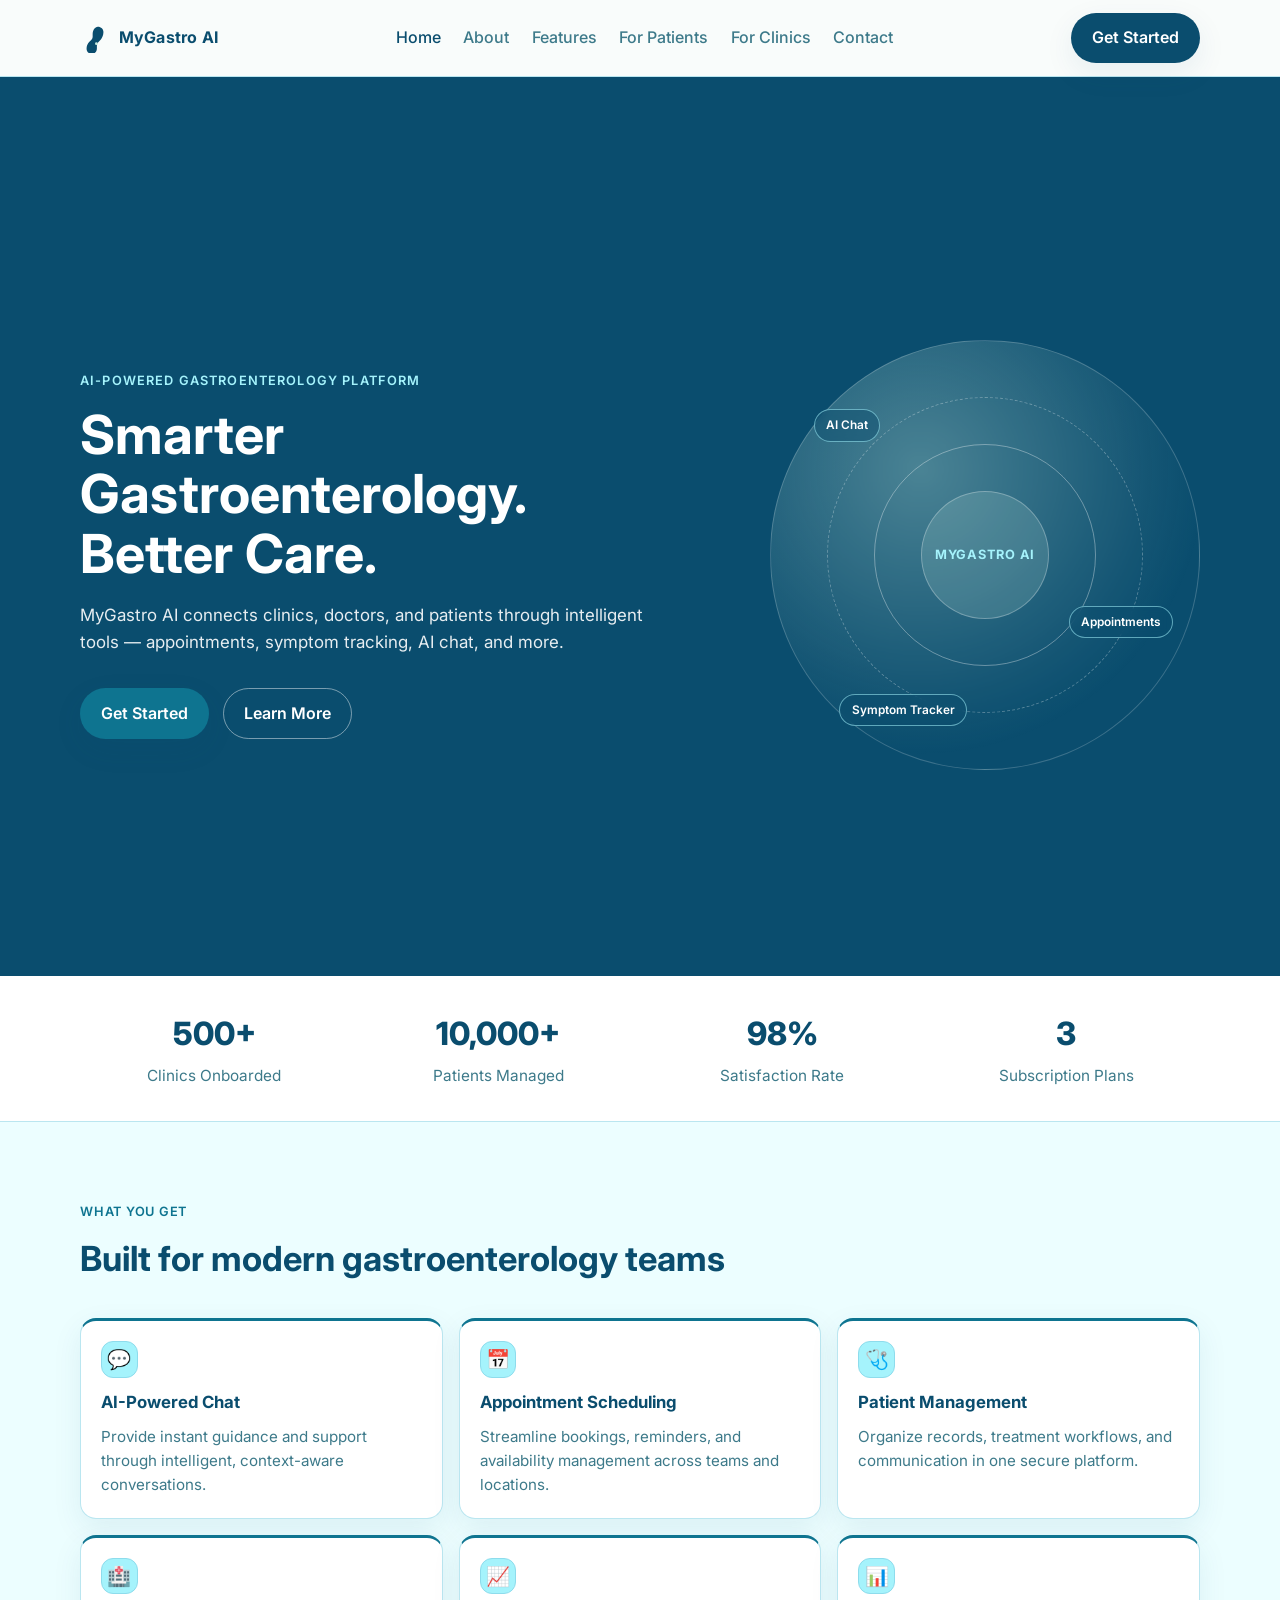
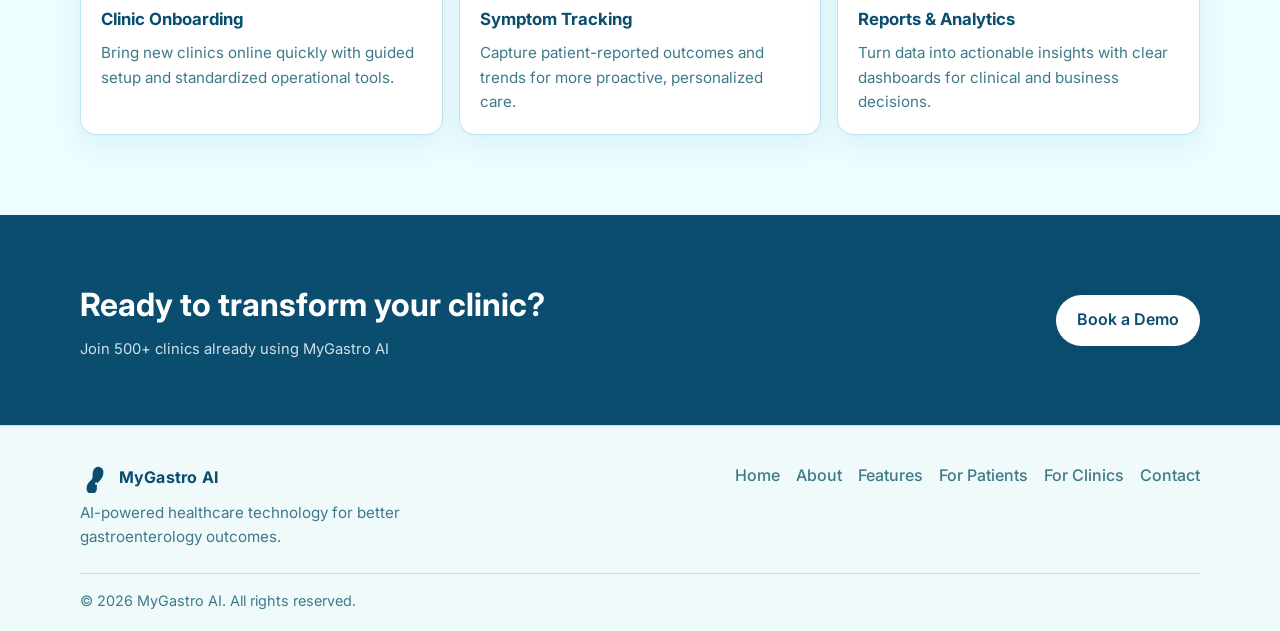
==== index.html @ 6a751ac2 "Initial commit - MyGastro AI website" ====
<!DOCTYPE html>
<html lang="en">
<head>
  <meta charset="UTF-8">
  <meta name="viewport" content="width=device-width, initial-scale=1.0">
  <title>MyGastro AI | Smarter Gastroenterology. Better Care.</title>
  <meta
    name="description"
    content="MyGastro AI connects clinics, doctors, and patients with AI-powered gastroenterology tools for appointments, symptom tracking, patient management, and analytics."
  >
  <link rel="preconnect" href="https://fonts.googleapis.com">
  <link rel="preconnect" href="https://fonts.gstatic.com" crossorigin>
  <link
    href="https://fonts.googleapis.com/css2?family=Inter:wght@400;500;600;700;800&display=swap"
    rel="stylesheet"
  >
  <link rel="stylesheet" href="style.css">
</head>
<body>
  <header class="site-header">
    <nav class="navbar container" aria-label="Main navigation">
      <a href="index.html" class="logo" aria-label="MyGastro AI home">
        <span class="logo-icon" aria-hidden="true">
          <svg viewBox="0 0 64 64" role="img" aria-label="Digestive icon">
            <path
              d="M38 8c-3 0-6 2-8 5-2 3-3 7-3 11v6c0 2-1 4-3 6l-4 4c-4 4-6 9-6 15 0 6 5 11 11 11 6 0 11-5 11-11v-6c0-3 1-6 4-9l2-2c5-5 8-12 8-19 0-6-5-11-12-11Z"
              fill="currentColor"
            ></path>
            <circle cx="35" cy="44" r="3" fill="#C8EDE0"></circle>
          </svg>
        </span>
        <span class="logo-text">MyGastro AI</span>
      </a>

      <ul class="nav-links">
        <li><a href="index.html" class="active">Home</a></li>
        <li><a href="about.html">About</a></li>
        <li><a href="features.html">Features</a></li>
        <li><a href="for-patients.html">For Patients</a></li>
        <li><a href="for-clinics.html">For Clinics</a></li>
        <li><a href="contact.html">Contact</a></li>
      </ul>

      <a href="contact.html" class="btn btn-primary nav-cta">Get Started</a>
    </nav>
  </header>

  <main>
    <section class="hero">
      <div class="container hero-grid">
        <div class="hero-content">
          <p class="hero-kicker">AI-Powered Gastroenterology Platform</p>
          <h1>Smarter Gastroenterology. Better Care.</h1>
          <p class="hero-subtext">
            MyGastro AI connects clinics, doctors, and patients through intelligent tools
            — appointments, symptom tracking, AI chat, and more.
          </p>
          <div class="hero-actions">
            <a href="contact.html" class="btn btn-accent">Get Started</a>
            <a href="features.html" class="btn btn-ghost">Learn More</a>
          </div>
        </div>

        <div class="hero-graphic" aria-hidden="true">
          <div class="orb orb-1"></div>
          <div class="orb orb-2"></div>
          <div class="orb orb-3"></div>
          <span class="orb-label orb-label-1">AI Chat</span>
          <span class="orb-label orb-label-2">Appointments</span>
          <span class="orb-label orb-label-3">Symptom Tracker</span>
          <div class="orb-center">
            <span>MyGastro AI</span>
          </div>
        </div>
      </div>
    </section>

    <section class="stats" aria-label="Platform impact statistics">
      <div class="container stats-grid">
        <article class="stat-card">
          <h2>500+</h2>
          <p>Clinics Onboarded</p>
        </article>
        <article class="stat-card">
          <h2>10,000+</h2>
          <p>Patients Managed</p>
        </article>
        <article class="stat-card">
          <h2>98%</h2>
          <p>Satisfaction Rate</p>
        </article>
        <article class="stat-card">
          <h2>3</h2>
          <p>Subscription Plans</p>
        </article>
      </div>
    </section>

    <section class="features" id="features">
      <div class="container">
        <div class="section-heading">
          <p>What You Get</p>
          <h2>Built for modern gastroenterology teams</h2>
        </div>

        <div class="features-grid">
          <article class="feature-card">
            <span class="feature-icon" aria-hidden="true">💬</span>
            <h3>AI-Powered Chat</h3>
            <p>Provide instant guidance and support through intelligent, context-aware conversations.</p>
          </article>
          <article class="feature-card">
            <span class="feature-icon" aria-hidden="true">📅</span>
            <h3>Appointment Scheduling</h3>
            <p>Streamline bookings, reminders, and availability management across teams and locations.</p>
          </article>
          <article class="feature-card">
            <span class="feature-icon" aria-hidden="true">🩺</span>
            <h3>Patient Management</h3>
            <p>Organize records, treatment workflows, and communication in one secure platform.</p>
          </article>
          <article class="feature-card">
            <span class="feature-icon" aria-hidden="true">🏥</span>
            <h3>Clinic Onboarding</h3>
            <p>Bring new clinics online quickly with guided setup and standardized operational tools.</p>
          </article>
          <article class="feature-card">
            <span class="feature-icon" aria-hidden="true">📈</span>
            <h3>Symptom Tracking</h3>
            <p>Capture patient-reported outcomes and trends for more proactive, personalized care.</p>
          </article>
          <article class="feature-card">
            <span class="feature-icon" aria-hidden="true">📊</span>
            <h3>Reports &amp; Analytics</h3>
            <p>Turn data into actionable insights with clear dashboards for clinical and business decisions.</p>
          </article>
        </div>
      </div>
    </section>

    <section class="cta-banner">
      <div class="container cta-content">
        <div class="cta-text">
          <h2>Ready to transform your clinic?</h2>
          <p>Join 500+ clinics already using MyGastro AI</p>
        </div>
        <a href="contact.html" class="btn btn-accent">Book a Demo</a>
      </div>
    </section>
  </main>

  <footer class="site-footer">
    <div class="container footer-grid">
      <div class="footer-brand">
        <a href="index.html" class="logo footer-logo" aria-label="MyGastro AI home">
          <span class="logo-icon" aria-hidden="true">
            <svg viewBox="0 0 64 64" role="img" aria-label="Digestive icon">
              <path
                d="M38 8c-3 0-6 2-8 5-2 3-3 7-3 11v6c0 2-1 4-3 6l-4 4c-4 4-6 9-6 15 0 6 5 11 11 11 6 0 11-5 11-11v-6c0-3 1-6 4-9l2-2c5-5 8-12 8-19 0-6-5-11-12-11Z"
                fill="currentColor"
              ></path>
              <circle cx="35" cy="44" r="3" fill="#C8EDE0"></circle>
            </svg>
          </span>
          <span class="logo-text">MyGastro AI</span>
        </a>
        <p>AI-powered healthcare technology for better gastroenterology outcomes.</p>
      </div>

      <div class="footer-links">
        <a href="index.html">Home</a>
        <a href="about.html">About</a>
        <a href="features.html">Features</a>
        <a href="for-patients.html">For Patients</a>
        <a href="for-clinics.html">For Clinics</a>
        <a href="contact.html">Contact</a>
      </div>
    </div>
    <div class="container footer-bottom">
      <p>&copy; 2026 MyGastro AI. All rights reserved.</p>
    </div>
  </footer>
</body>
</html>
---- style.css ----
:root {
  --primary: #0A4D6E;
  --accent: #0E7490;
  --light: #A5F3FC;
  --bg: #ECFEFF;
  --text: #0A2533;
  --muted: #3D7A8A;
  --white: #FFFFFF;
  --border: #BAE6F0;
  --shadow: 0 10px 30px rgba(10, 77, 110, 0.08);
}

*,
*::before,
*::after {
  box-sizing: border-box;
}

html,
body {
  margin: 0;
  padding: 0;
}

body {
  font-family: "Inter", Arial, sans-serif;
  color: var(--text);
  background: var(--bg);
  line-height: 1.6;
}

a {
  text-decoration: none;
  color: inherit;
}

.container {
  width: min(1120px, 92%);
  margin: 0 auto;
}

.site-header {
  position: sticky;
  top: 0;
  z-index: 1000;
  background: rgba(250, 252, 251, 0.93);
  backdrop-filter: blur(10px);
  border-bottom: 1px solid var(--border);
}

.navbar {
  min-height: 76px;
  display: flex;
  align-items: center;
  justify-content: space-between;
  gap: 1rem;
}

.logo {
  display: inline-flex;
  align-items: center;
  gap: 0.55rem;
  font-weight: 700;
  color: var(--primary);
}

.logo-icon {
  width: 30px;
  height: 30px;
  display: inline-flex;
  align-items: center;
  justify-content: center;
}

.logo-icon svg {
  width: 100%;
  height: 100%;
}

.logo-text {
  letter-spacing: 0.2px;
}

.nav-links {
  display: flex;
  gap: 1.4rem;
  list-style: none;
  margin: 0;
  padding: 0;
  flex-wrap: wrap;
  justify-content: center;
}

.nav-links a {
  color: var(--muted);
  font-weight: 500;
  transition: color 0.2s ease;
}

.nav-links a:hover,
.nav-links a.active {
  color: var(--primary);
}

.btn {
  display: inline-flex;
  align-items: center;
  justify-content: center;
  border-radius: 999px;
  padding: 0.72rem 1.25rem;
  font-weight: 600;
  border: 1px solid transparent;
  transition: transform 0.2s ease, box-shadow 0.2s ease, background-color 0.2s ease;
}

.btn:hover {
  transform: translateY(-1px);
}

.btn-primary {
  background: var(--primary);
  color: var(--white);
  box-shadow: var(--shadow);
}

.btn-accent {
  background: var(--accent);
  color: var(--white);
  box-shadow: var(--shadow);
}

.btn-ghost {
  background: transparent;
  border-color: rgba(255, 255, 255, 0.45);
  color: var(--white);
}

.hero {
  background: var(--primary);
  color: var(--white);
  min-height: 100vh;
  display: flex;
  align-items: center;
  padding: 7rem 0 3.5rem;
}

.hero-grid {
  display: grid;
  grid-template-columns: 1.1fr 0.9fr;
  gap: 2rem;
  align-items: center;
}

.hero-kicker {
  margin: 0 0 0.85rem;
  text-transform: uppercase;
  letter-spacing: 0.09em;
  color: var(--light);
  font-size: 0.8rem;
  font-weight: 600;
}

.hero h1 {
  margin: 0;
  font-size: clamp(2rem, 4.2vw, 3.5rem);
  line-height: 1.1;
  max-width: 13ch;
}

.hero-subtext {
  margin: 1.2rem 0 2rem;
  font-size: 1.06rem;
  color: rgba(255, 255, 255, 0.9);
  max-width: 58ch;
}

.hero-actions {
  display: flex;
  gap: 0.85rem;
  flex-wrap: wrap;
}

.hero-graphic {
  width: min(430px, 92%);
  aspect-ratio: 1 / 1;
  border-radius: 50%;
  margin-left: auto;
  position: relative;
  border: 1px solid rgba(255, 255, 255, 0.2);
  background: radial-gradient(circle at 35% 30%, rgba(200, 237, 224, 0.34), rgba(200, 237, 224, 0.06) 55%, transparent 70%);
}

.orb {
  position: absolute;
  border-radius: 50%;
  backdrop-filter: blur(2px);
}

.orb-1 {
  width: 74%;
  height: 74%;
  top: 13%;
  left: 13%;
  border: 1px dashed rgba(255, 255, 255, 0.3);
}

.orb-2 {
  width: 52%;
  height: 52%;
  top: 24%;
  left: 24%;
  border: 1px solid rgba(255, 255, 255, 0.35);
}

.orb-3 {
  width: 30%;
  height: 30%;
  top: 35%;
  left: 35%;
  background: rgba(200, 237, 224, 0.16);
  border: 1px solid rgba(255, 255, 255, 0.28);
}

.orb-center {
  position: absolute;
  inset: 0;
  display: grid;
  place-items: center;
  font-weight: 700;
  color: var(--light);
  letter-spacing: 0.06em;
  text-transform: uppercase;
  font-size: 0.8rem;
}

.orb-label {
  position: absolute;
  padding: 0.35rem 0.7rem;
  border-radius: 999px;
  font-size: 0.74rem;
  font-weight: 600;
  color: var(--white);
  background: rgba(10, 77, 110, 0.45);
  border: 1px solid rgba(165, 243, 252, 0.55);
  backdrop-filter: blur(4px);
  animation: floatOrb 5s ease-in-out infinite;
}

.orb-label-1 {
  top: 16%;
  left: 10%;
}

.orb-label-2 {
  top: 62%;
  right: 6%;
  animation-delay: 0.8s;
}

.orb-label-3 {
  bottom: 10%;
  left: 16%;
  animation-delay: 1.4s;
}

@keyframes floatOrb {
  0%,
  100% {
    transform: translateY(0);
  }

  50% {
    transform: translateY(-6px);
  }
}

.stats {
  margin-top: -1px;
  background: var(--white);
  border-bottom: 1px solid var(--border);
}

.stats-grid {
  display: grid;
  grid-template-columns: repeat(4, 1fr);
  gap: 1rem;
  padding: 1.4rem 0;
}

.stat-card {
  text-align: center;
  padding: 0.6rem 0.4rem;
}

.stat-card h2 {
  margin: 0;
  font-size: clamp(1.45rem, 2.5vw, 2rem);
  color: var(--primary);
  font-weight: 800;
}

.stat-card p {
  margin: 0.3rem 0 0;
  color: var(--muted);
  font-size: 0.96rem;
}

.features {
  padding: 5rem 0;
  background: #ECFEFF;
}

.section-heading p {
  margin: 0;
  color: var(--accent);
  font-weight: 600;
  text-transform: uppercase;
  letter-spacing: 0.06em;
  font-size: 0.8rem;
}

.section-heading h2 {
  margin: 0.55rem 0 2rem;
  font-size: clamp(1.6rem, 2.7vw, 2.2rem);
  color: var(--primary);
}

.features-grid {
  display: grid;
  grid-template-columns: repeat(3, minmax(0, 1fr));
  gap: 1rem;
}

.feature-card {
  background: var(--white);
  border: 1px solid var(--border);
  border-top: 3px solid var(--accent);
  border-radius: 16px;
  padding: 1.25rem;
  box-shadow: var(--shadow);
  transition: transform 0.2s ease, border-color 0.2s ease;
}

.feature-card:hover {
  transform: translateY(-4px);
  border-color: #0E7490;
}

.feature-icon {
  width: 2.3rem;
  height: 2.3rem;
  border-radius: 12px;
  display: inline-flex;
  align-items: center;
  justify-content: center;
  margin-bottom: 0.7rem;
  font-size: 1.2rem;
  background: var(--light);
  border: 1px solid #8EDCEC;
}

.feature-card h3 {
  margin: 0 0 0.55rem;
  color: var(--primary);
  font-size: 1.05rem;
}

.feature-card p {
  margin: 0;
  color: var(--muted);
  font-size: 0.95rem;
}

.cta-banner {
  padding: 4rem 0;
  background: var(--primary);
}

.cta-content {
  display: flex;
  align-items: center;
  justify-content: space-between;
  gap: 1rem;
}

.cta-content h2 {
  margin: 0;
  color: var(--white);
  font-size: clamp(1.35rem, 2.5vw, 2rem);
}

.cta-text p {
  margin: 0.45rem 0 0;
  color: rgba(255, 255, 255, 0.82);
  font-size: 0.92rem;
}

.cta-banner .btn-accent {
  background: var(--white);
  color: var(--primary);
}

.site-footer {
  background: #F0FAFB;
  border-top: 1px solid var(--border);
  padding: 2.3rem 0 1.2rem;
}

.footer-grid {
  display: flex;
  justify-content: space-between;
  gap: 1.2rem;
  align-items: flex-start;
  flex-wrap: wrap;
}

.footer-brand {
  max-width: 420px;
}

.footer-logo {
  margin-bottom: 0.35rem;
}

.footer-brand p {
  margin: 0;
  color: var(--muted);
  font-size: 0.95rem;
}

.footer-links {
  display: flex;
  flex-wrap: wrap;
  gap: 0.8rem 1rem;
}

.footer-links a {
  color: var(--muted);
  font-weight: 500;
}

.footer-links a:hover {
  color: var(--primary);
}

.footer-bottom {
  margin-top: 1.5rem;
  border-top: 1px solid var(--border);
  padding-top: 0.9rem;
}

.footer-bottom p {
  margin: 0;
  color: var(--muted);
  font-size: 0.9rem;
}

@media (max-width: 980px) {
  .navbar {
    flex-wrap: wrap;
    justify-content: center;
    padding: 0.7rem 0;
  }

  .nav-cta {
    order: 3;
  }

  .hero {
    min-height: auto;
    padding-top: 6.5rem;
  }

  .hero-grid {
    grid-template-columns: 1fr;
    text-align: center;
  }

  .hero h1,
  .hero-subtext {
    margin-left: auto;
    margin-right: auto;
  }

  .hero-actions {
    justify-content: center;
  }

  .hero-graphic {
    margin: 1.25rem auto 0;
  }

  .orb-label {
    font-size: 0.68rem;
    padding: 0.3rem 0.55rem;
  }

  .stats-grid {
    grid-template-columns: repeat(2, 1fr);
  }

  .features-grid {
    grid-template-columns: repeat(2, minmax(0, 1fr));
  }
}

@media (max-width: 640px) {
  .nav-links {
    gap: 0.75rem;
  }

  .stats-grid {
    grid-template-columns: 1fr;
  }

  .features-grid {
    grid-template-columns: 1fr;
  }

  .cta-content {
    flex-direction: column;
    text-align: center;
  }
}

.page-hero {
  background: #0A4D6E;
  color: var(--white);
  padding: 6.8rem 0 5rem;
}

.page-hero-content {
  text-align: center;
}

.page-hero h1 {
  margin: 0;
  font-size: clamp(2rem, 4.2vw, 3rem);
  line-height: 1.15;
}

.page-hero p {
  margin: 1rem auto 0;
  max-width: 62ch;
  color: rgba(255, 255, 255, 0.92);
}

.about-mission {
  padding: 4rem 0;
}

.about-mission-grid {
  display: grid;
  grid-template-columns: 1fr 1fr;
  gap: 1.2rem;
  align-items: stretch;
}

.mission-card {
  background: #0A4D6E;
  color: var(--white);
  border-radius: 16px;
  padding: 1.6rem;
  box-shadow: var(--shadow);
}

.mission-card h2 {
  margin: 0 0 0.7rem;
  font-size: 1.4rem;
}

.mission-card p {
  margin: 0;
  color: rgba(255, 255, 255, 0.92);
  font-size: 1rem;
  line-height: 1.8;
}

.core-values {
  background: var(--white);
  border: 1px solid var(--border);
  border-radius: 16px;
  padding: 1.6rem;
  box-shadow: var(--shadow);
}

.core-values h2 {
  margin: 0 0 0.85rem;
  color: var(--primary);
  font-size: 1.4rem;
}

.core-values ul {
  list-style: none;
  margin: 0;
  padding: 0;
  display: grid;
  gap: 0.65rem;
}

.core-values li {
  position: relative;
  padding-left: 1.2rem;
  color: var(--muted);
  font-weight: 500;
}

.core-values li::before {
  content: "✓";
  color: #0E7490;
  font-size: 0.95rem;
  font-weight: 700;
  position: absolute;
  left: 0;
  top: 0.05rem;
}

.about-story {
  padding: 1rem 0 4rem;
  background: #ECFEFF;
}

.story-grid {
  display: grid;
  grid-template-columns: repeat(3, minmax(0, 1fr));
  gap: 1rem;
}

.story-card {
  background: var(--white);
  border: 1px solid var(--border);
  border-top: 3px solid var(--accent);
  border-radius: 16px;
  box-shadow: var(--shadow);
  padding: 1.4rem;
}

.story-number {
  margin: 0 0 0.35rem;
  color: rgba(14, 116, 144, 0.45);
  font-size: 2rem;
  line-height: 1;
  font-weight: 800;
}

.story-card p {
  margin: 0;
  color: var(--muted);
}

.about-why {
  padding: 0 0 4.5rem;
}

.why-grid {
  display: grid;
  grid-template-columns: repeat(2, minmax(0, 1fr));
  gap: 1rem;
}

.about-team {
  padding: 0 0 4.5rem;
}

.team-grid {
  display: grid;
  grid-template-columns: repeat(3, minmax(0, 1fr));
  gap: 1rem;
}

.team-subtext {
  margin: -0.8rem 0 1.25rem;
  color: var(--muted);
  font-size: 0.95rem;
}

.team-card {
  background: var(--white);
  border: 1px solid var(--border);
  border-radius: 16px;
  box-shadow: var(--shadow);
  padding: 1.75rem;
  text-align: center;
}

.team-avatar {
  width: 56px;
  height: 56px;
  border-radius: 50%;
  margin: 0 auto;
  display: grid;
  place-items: center;
  font-weight: 700;
  font-size: 18px;
  margin-bottom: 0.2rem;
}

.team-avatar-kp {
  background: #0A4D6E;
  color: #FFFFFF;
}

.team-avatar-gn {
  background: #0E7490;
  color: #FFFFFF;
}

.team-avatar-sr {
  background: #A5F3FC;
  color: #0A4D6E;
}

.team-card h3 {
  margin: 0.75rem 0 0.25rem;
  color: var(--primary);
  font-size: 1rem;
  font-weight: 700;
}

.team-role {
  margin: 0 0 0.5rem;
  font-size: 0.85rem;
  color: var(--accent);
  font-weight: 500;
}

.team-bio {
  margin: 0;
  font-size: 0.88rem;
  color: var(--muted);
  line-height: 1.7;
}

.team-link {
  margin-top: 1rem;
  display: inline-block;
  background: var(--light);
  color: var(--primary);
  font-size: 0.8rem;
  padding: 4px 12px;
  border-radius: 999px;
  font-weight: 600;
}

@media (max-width: 900px) {
  .about-mission-grid,
  .why-grid {
    grid-template-columns: 1fr;
  }

  .story-grid,
  .team-grid {
    grid-template-columns: 1fr;
  }
}

.features-hero {
  background: #0A4D6E;
}

.trust-badges {
  display: flex;
  justify-content: center;
  gap: 0.7rem;
  flex-wrap: wrap;
  margin-top: 1.25rem;
}

.trust-badges span {
  color: var(--white);
  background: rgba(165, 243, 252, 0.2);
  border: 1px solid rgba(165, 243, 252, 0.5);
  border-radius: 999px;
  padding: 0.38rem 0.72rem;
  font-size: 0.82rem;
  font-weight: 600;
}

.feature-tracks {
  padding: 4.5rem 0 1.4rem;
}

.tracks-grid {
  display: grid;
  grid-template-columns: repeat(2, minmax(0, 1fr));
  gap: 1rem;
}

.track-card {
  border-radius: 16px;
  padding: 1.4rem;
  box-shadow: var(--shadow);
  border-top: 3px solid var(--accent);
}

.track-card h3 {
  margin: 0 0 0.75rem;
  text-transform: uppercase;
  letter-spacing: 0.05em;
  font-size: 0.9rem;
}

.track-card ul {
  margin: 0;
  padding: 0;
  list-style: none;
  display: grid;
  gap: 0.6rem;
}

.track-card li {
  position: relative;
  padding-left: 1.1rem;
}

.track-card li::before {
  content: "✓";
  position: absolute;
  left: 0;
  top: 0.02rem;
  font-weight: 700;
}

.track-card-patients {
  background: #0A4D6E;
  color: var(--white);
}

.track-card-patients li {
  color: rgba(255, 255, 255, 0.92);
}

.track-card-patients li::before {
  color: var(--light);
}

.track-card-clinics {
  background: var(--white);
  color: var(--text);
  border: 1px solid var(--border);
}

.track-card-clinics li {
  color: var(--muted);
}

.track-card-clinics li::before {
  color: var(--accent);
}

.platform-features {
  padding: 2.4rem 0 4.5rem;
  background: #ECFEFF;
}

.platform-features-grid {
  display: grid;
  grid-template-columns: repeat(3, minmax(0, 1fr));
  gap: 1rem;
}

.how-it-works {
  padding: 0 0 4.5rem;
}

.timeline-steps {
  display: grid;
  grid-template-columns: repeat(4, minmax(0, 1fr));
  gap: 0.8rem;
}

.timeline-step {
  background: var(--white);
  border: 1px solid var(--border);
  border-top: 3px solid var(--accent);
  border-radius: 16px;
  box-shadow: var(--shadow);
  padding: 1rem;
  position: relative;
}

.timeline-step::after {
  content: "";
  position: absolute;
  right: -0.52rem;
  top: 50%;
  transform: translateY(-50%);
  width: 0.65rem;
  height: 2px;
  background: var(--accent);
}

.timeline-step:last-child::after {
  display: none;
}

.timeline-number {
  margin: 0 0 0.4rem;
  color: var(--accent);
  font-size: 0.8rem;
  font-weight: 700;
  text-transform: uppercase;
  letter-spacing: 0.06em;
}

.timeline-step h3 {
  margin: 0;
  color: var(--primary);
  font-size: 1rem;
  line-height: 1.35;
}

@media (max-width: 980px) {
  .platform-features-grid {
    grid-template-columns: repeat(2, minmax(0, 1fr));
  }

  .timeline-steps {
    grid-template-columns: repeat(2, minmax(0, 1fr));
  }

  .timeline-step:nth-child(2)::after {
    display: none;
  }
}

@media (max-width: 760px) {
  .tracks-grid,
  .platform-features-grid,
  .timeline-steps {
    grid-template-columns: 1fr;
  }

  .timeline-step::after {
    display: none;
  }
}

.patients-hero {
  background: #0A4D6E;
}

.patients-how {
  padding: 4.5rem 0 2.2rem;
}

.patients-steps {
  display: grid;
  grid-template-columns: repeat(4, minmax(0, 1fr));
  gap: 0.9rem;
}

.patient-step-card {
  background: var(--white);
  border: 1px solid var(--border);
  border-top: 3px solid var(--accent);
  border-radius: 16px;
  box-shadow: var(--shadow);
  padding: 1rem;
}

.patient-step-card h3 {
  margin: 0 0 0.45rem;
  color: var(--primary);
  font-size: 1rem;
}

.patient-step-card p {
  margin: 0;
  color: var(--muted);
  font-size: 0.9rem;
}

.patient-step-card .timeline-number {
  margin-bottom: 0.35rem;
}

.patients-benefits {
  padding: 1.6rem 0 4.5rem;
  background: #ECFEFF;
}

.patients-benefits-grid {
  display: grid;
  grid-template-columns: repeat(3, minmax(0, 1fr));
  gap: 1rem;
}

.plans-section {
  padding: 0 0 4.5rem;
}

.plans-grid {
  display: grid;
  grid-template-columns: repeat(3, minmax(0, 1fr));
  gap: 1rem;
}

.plan-card {
  background: var(--white);
  border: 1px solid var(--border);
  border-top: 3px solid var(--accent);
  border-radius: 16px;
  box-shadow: var(--shadow);
  padding: 1.2rem;
  position: relative;
}

.plan-card h3 {
  margin: 0 0 0.7rem;
  color: var(--primary);
  font-size: 1.1rem;
}

.plan-card ul {
  margin: 0;
  padding: 0;
  list-style: none;
  display: grid;
  gap: 0.55rem;
}

.plan-card li {
  position: relative;
  padding-left: 1rem;
  color: var(--muted);
  font-size: 0.92rem;
}

.plan-card li::before {
  content: "✓";
  position: absolute;
  left: 0;
  top: 0;
  color: var(--accent);
  font-weight: 700;
}

.plan-price {
  margin: 0.95rem 0 0;
  color: var(--primary);
  font-size: 1.1rem;
  font-weight: 800;
}

.plan-badge {
  position: absolute;
  top: 0.9rem;
  right: 0.9rem;
  margin: 0;
  background: var(--accent);
  color: var(--white);
  border-radius: 999px;
  padding: 0.2rem 0.55rem;
  font-size: 0.72rem;
  font-weight: 700;
}

.plan-popular {
  border-color: #0E7490;
}

.testimonials {
  padding: 0 0 4.5rem;
}

.testimonials-grid {
  display: grid;
  grid-template-columns: repeat(3, minmax(0, 1fr));
  gap: 1rem;
}

.testimonial-card {
  background: var(--white);
  border: 1px solid var(--border);
  border-top: 3px solid var(--accent);
  border-radius: 16px;
  box-shadow: var(--shadow);
  padding: 1.2rem;
}

.testimonial-card p {
  margin: 0;
  color: var(--muted);
  font-size: 0.93rem;
  line-height: 1.7;
}

.testimonial-card h3 {
  margin: 0.85rem 0 0;
  color: var(--primary);
  font-size: 0.95rem;
}

@media (max-width: 980px) {
  .patients-steps,
  .patients-benefits-grid,
  .plans-grid,
  .testimonials-grid {
    grid-template-columns: repeat(2, minmax(0, 1fr));
  }
}

@media (max-width: 760px) {
  .patients-steps,
  .patients-benefits-grid,
  .plans-grid,
  .testimonials-grid {
    grid-template-columns: 1fr;
  }
}

.clinics-hero {
  background: #0A4D6E;
}

.clinics-benefits {
  padding: 4.5rem 0 2rem;
}

.clinics-benefits-grid {
  display: grid;
  grid-template-columns: repeat(2, minmax(0, 1fr));
  gap: 1rem;
}

.clinics-large-card {
  padding: 1.45rem;
}

.clinics-large-card p {
  line-height: 1.7;
}

.clinics-onboarding {
  padding: 1.6rem 0 4.5rem;
}

.clinics-steps {
  display: grid;
  grid-template-columns: repeat(4, minmax(0, 1fr));
  gap: 0.8rem;
}

.clinics-steps .timeline-step p {
  margin: 0;
  color: var(--muted);
  font-size: 0.9rem;
}

.clinics-features {
  padding: 0 0 4.5rem;
  background: #ECFEFF;
}

.clinics-features-grid {
  display: grid;
  grid-template-columns: repeat(3, minmax(0, 1fr));
  gap: 1rem;
}

.comparison-section {
  padding: 0 0 4.5rem;
}

.comparison-wrap {
  overflow-x: auto;
}

.comparison-table {
  width: 100%;
  border-collapse: collapse;
  background: var(--white);
  border: 1px solid var(--border);
  border-radius: 16px;
  overflow: hidden;
  box-shadow: var(--shadow);
}

.comparison-table th,
.comparison-table td {
  padding: 0.85rem 0.8rem;
  border-bottom: 1px solid var(--border);
  text-align: left;
  font-size: 0.92rem;
}

.comparison-table th {
  color: var(--primary);
  background: #F3FCFE;
  font-weight: 700;
}

.comparison-table td {
  color: var(--muted);
}

.comparison-table tbody tr:last-child td {
  border-bottom: none;
}

.comparison-table .mg-highlight {
  background: #0A4D6E;
  color: #FFFFFF;
  font-weight: 700;
}

@media (max-width: 980px) {
  .clinics-benefits-grid,
  .clinics-features-grid,
  .clinics-steps {
    grid-template-columns: repeat(2, minmax(0, 1fr));
  }

  .clinics-steps .timeline-step:nth-child(2)::after {
    display: none;
  }
}

@media (max-width: 760px) {
  .clinics-benefits-grid,
  .clinics-features-grid,
  .clinics-steps {
    grid-template-columns: 1fr;
  }

  .clinics-steps .timeline-step::after {
    display: none;
  }
}

.contact-hero {
  background: #0A4D6E;
}

.contact-main {
  padding: 4.5rem 0;
}

.contact-grid {
  display: grid;
  grid-template-columns: 1.05fr 0.95fr;
  gap: 1rem;
  align-items: start;
}

.contact-intro {
  margin: -0.8rem 0 1.25rem;
  color: var(--muted);
}

.contact-detail-grid,
.contact-meta-grid {
  display: grid;
  gap: 0.8rem;
}

.contact-meta-grid {
  margin-top: 0.9rem;
}

.contact-info-card,
.contact-meta-card {
  background: var(--white);
  border: 1px solid var(--border);
  border-top: 3px solid var(--accent);
  border-radius: 16px;
  box-shadow: var(--shadow);
  padding: 1rem;
}

.contact-info-card h3,
.contact-meta-card h3 {
  margin: 0 0 0.45rem;
  color: var(--primary);
  font-size: 1rem;
}

.contact-info-card p,
.contact-meta-card p {
  margin: 0;
  color: var(--muted);
  font-size: 0.92rem;
  line-height: 1.65;
}

.contact-form-card {
  background: var(--white);
  border: 1px solid var(--border);
  border-top: 3px solid var(--accent);
  border-radius: 16px;
  box-shadow: var(--shadow);
  padding: 1.25rem;
}

.contact-form-card h2 {
  margin: 0 0 1rem;
  color: var(--primary);
  font-size: 1.35rem;
}

.contact-form-card form {
  display: grid;
  gap: 0.75rem;
}

.form-row {
  display: grid;
  grid-template-columns: 1fr 1fr;
  gap: 0.7rem;
}

.contact-form-card label {
  display: grid;
  gap: 0.35rem;
}

.contact-form-card label span {
  color: var(--primary);
  font-size: 0.83rem;
  font-weight: 600;
}

.contact-form-card input,
.contact-form-card select,
.contact-form-card textarea {
  width: 100%;
  border: 1px solid var(--border);
  border-radius: 10px;
  padding: 0.65rem 0.7rem;
  font: inherit;
  color: var(--text);
  background: #F8FEFF;
}

.contact-form-card textarea {
  resize: vertical;
}

.contact-form-card input:focus,
.contact-form-card select:focus,
.contact-form-card textarea:focus {
  outline: none;
  border-color: var(--accent);
  box-shadow: 0 0 0 3px rgba(14, 116, 144, 0.12);
}

.contact-submit {
  width: 100%;
  border: none;
  border-radius: 999px;
  padding: 0.75rem 1rem;
  background: #0A4D6E;
  color: #FFFFFF;
  font-size: 0.95rem;
  font-weight: 700;
  cursor: pointer;
}

.faq-section {
  padding: 0 0 4.5rem;
}

.faq-list {
  background: var(--white);
  border: 1px solid var(--border);
  border-radius: 16px;
  box-shadow: var(--shadow);
}

.faq-item {
  border-bottom: 1px solid var(--border);
}

.faq-item:last-child {
  border-bottom: none;
}

.faq-question {
  width: 100%;
  border: none;
  background: transparent;
  display: flex;
  justify-content: space-between;
  align-items: center;
  gap: 0.8rem;
  text-align: left;
  padding: 1rem;
  color: var(--primary);
  font-size: 0.96rem;
  font-weight: 600;
  cursor: pointer;
}

.faq-chevron {
  color: var(--accent);
  font-size: 1rem;
  transition: transform 0.24s ease;
}

.faq-answer {
  display: grid;
  grid-template-rows: 0fr;
  transition: grid-template-rows 0.28s ease;
}

.faq-answer p {
  overflow: hidden;
  margin: 0;
  padding: 0 1rem;
  color: var(--muted);
  font-size: 0.92rem;
  line-height: 1.7;
}

.faq-item.open .faq-answer {
  grid-template-rows: 1fr;
}

.faq-item.open .faq-answer p {
  padding-bottom: 1rem;
}

.faq-item.open .faq-chevron {
  transform: rotate(180deg);
}

@media (max-width: 980px) {
  .contact-grid {
    grid-template-columns: 1fr;
  }
}

@media (max-width: 640px) {
  .form-row {
    grid-template-columns: 1fr;
  }
}
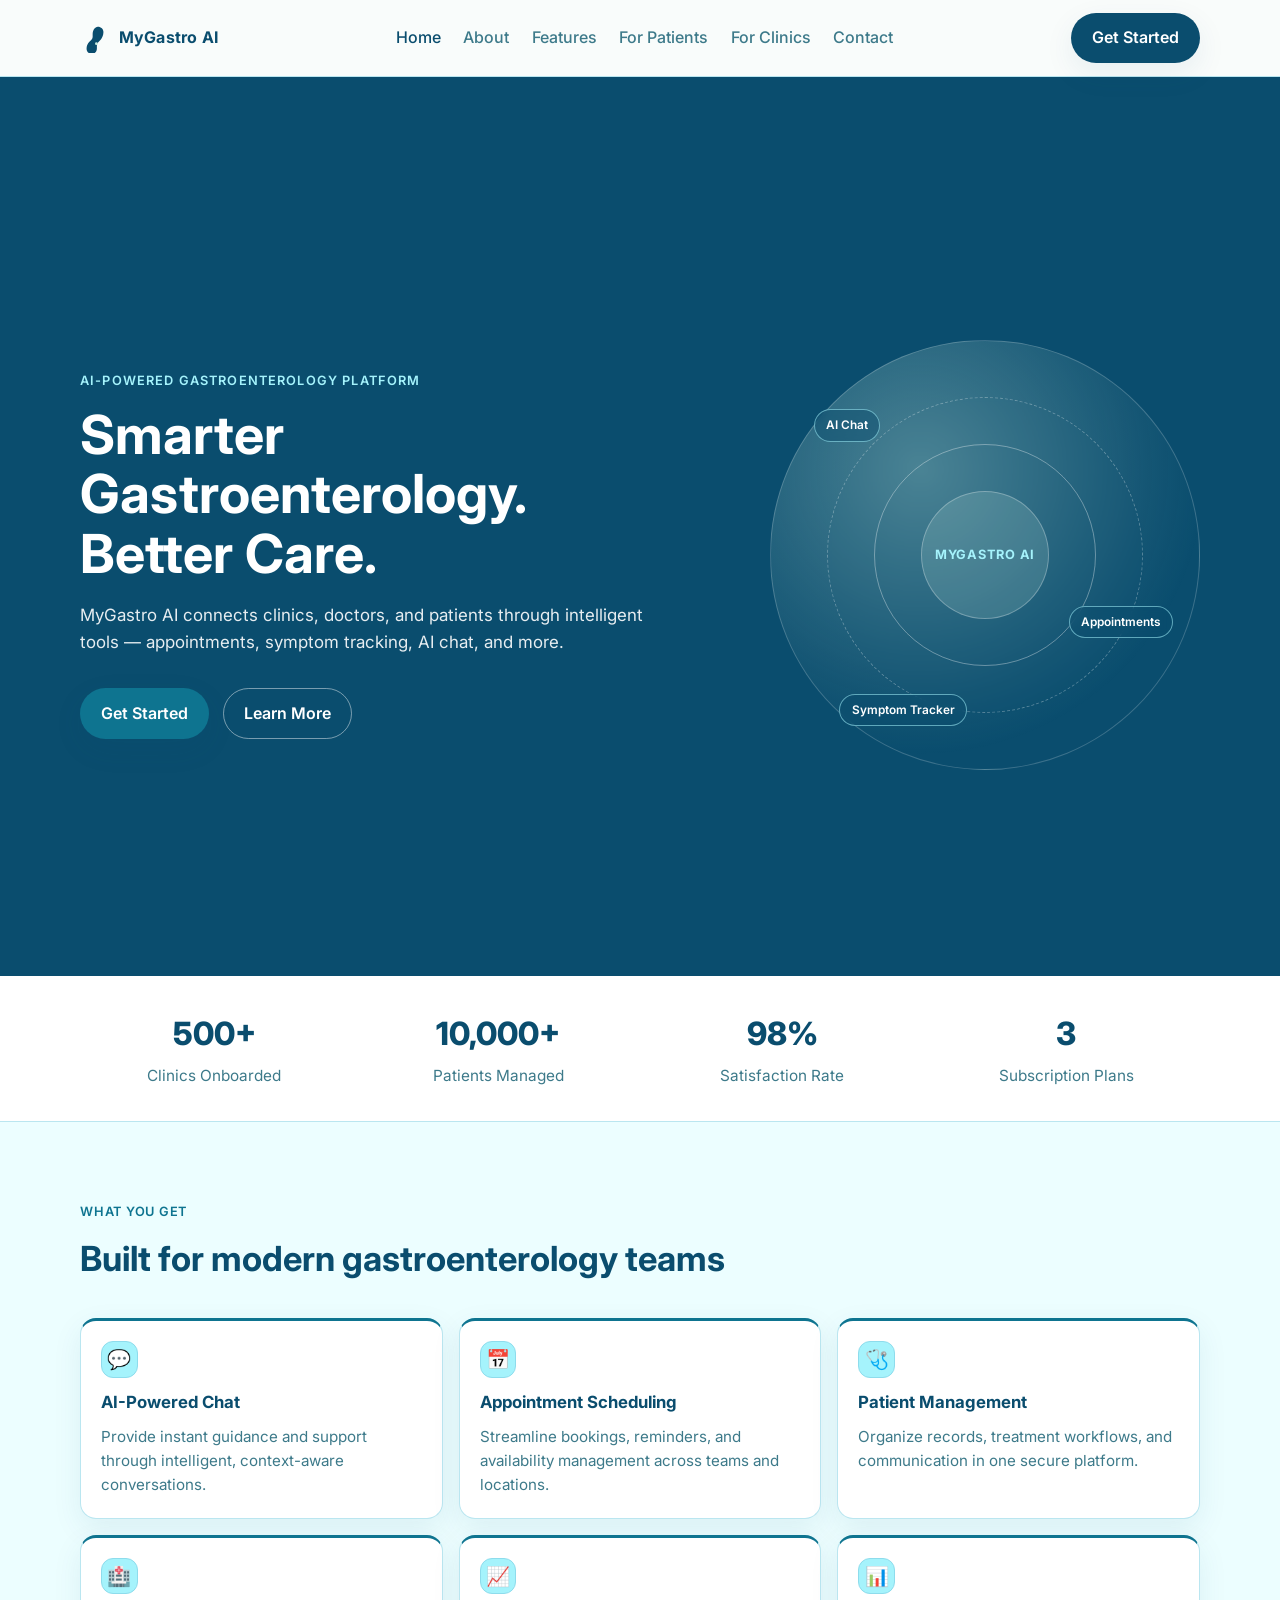
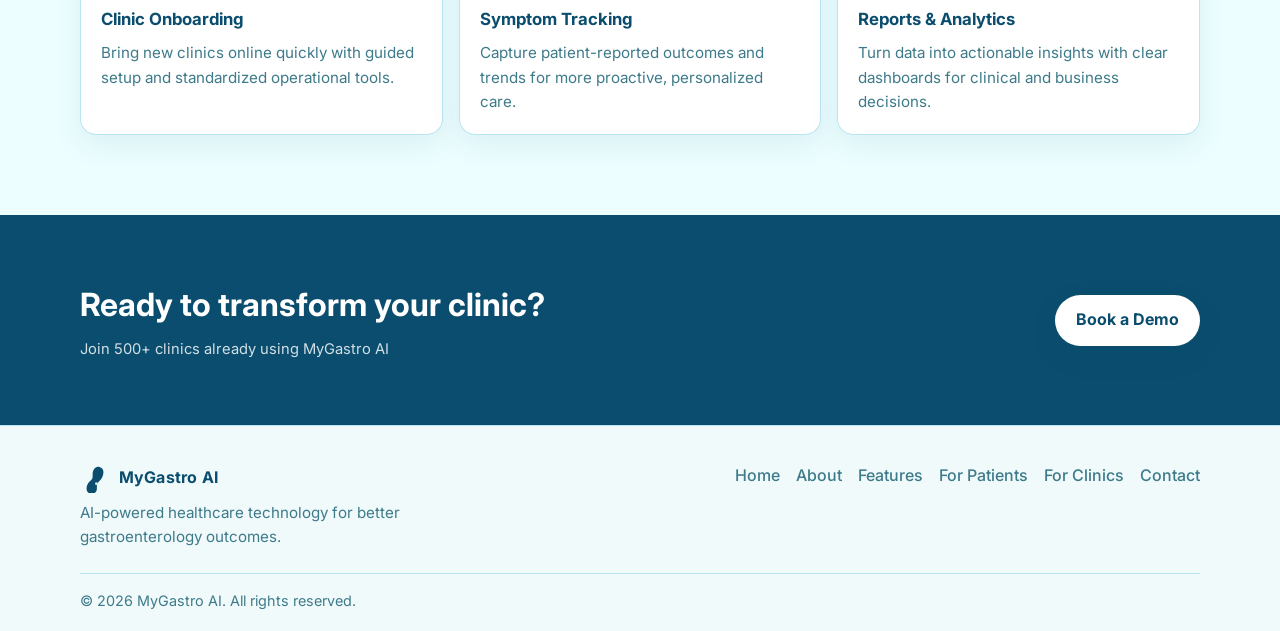
==== commit 5439124f: "Final improvements - cards, team section, hover effects" ====
--- a/index.html
+++ b/index.html
@@ -142,7 +142,7 @@
       <div class="container cta-content">
         <div class="cta-text">
           <h2>Ready to transform your clinic?</h2>
-          <p>Join 500+ clinics already using MyGastro AI</p>
+          <p class="cta-sub">Join 500+ clinics already using MyGastro AI</p>
         </div>
         <a href="contact.html" class="btn btn-accent">Book a Demo</a>
       </div>
--- a/style.css
+++ b/style.css
@@ -338,12 +338,13 @@
   border-radius: 16px;
   padding: 1.25rem;
   box-shadow: var(--shadow);
-  transition: transform 0.2s ease, border-color 0.2s ease;
+  transition: all 0.3s ease;
 }
 
 .feature-card:hover {
   transform: translateY(-4px);
   border-color: #0E7490;
+  transition: all 0.3s ease;
 }
 
 .feature-icon {
@@ -395,9 +396,16 @@
   font-size: 0.92rem;
 }
 
+.cta-sub {
+  margin: 0.5rem 0 0;
+  color: rgba(255, 255, 255, 0.75);
+  font-size: 0.9rem;
+}
+
 .cta-banner .btn-accent {
-  background: var(--white);
-  color: var(--primary);
+  background: #ffffff;
+  color: #0A4D6E;
+  font-weight: 700;
 }
 
 .site-footer {
@@ -608,7 +616,7 @@
 .core-values li::before {
   content: "✓";
   color: #0E7490;
-  font-size: 0.95rem;
+  font-size: 1rem;
   font-weight: 700;
   position: absolute;
   left: 0;
@@ -632,13 +640,13 @@
   border-top: 3px solid var(--accent);
   border-radius: 16px;
   box-shadow: var(--shadow);
-  padding: 1.4rem;
+  padding: 1.5rem;
 }
 
 .story-number {
   margin: 0 0 0.35rem;
-  color: rgba(14, 116, 144, 0.45);
-  font-size: 2rem;
+  color: #BAE6F0;
+  font-size: 3rem;
   line-height: 1;
   font-weight: 800;
 }
@@ -656,6 +664,10 @@
   display: grid;
   grid-template-columns: repeat(2, minmax(0, 1fr));
   gap: 1rem;
+}
+
+.why-grid .feature-card {
+  border-top: 3px solid var(--accent);
 }
 
 .about-team {
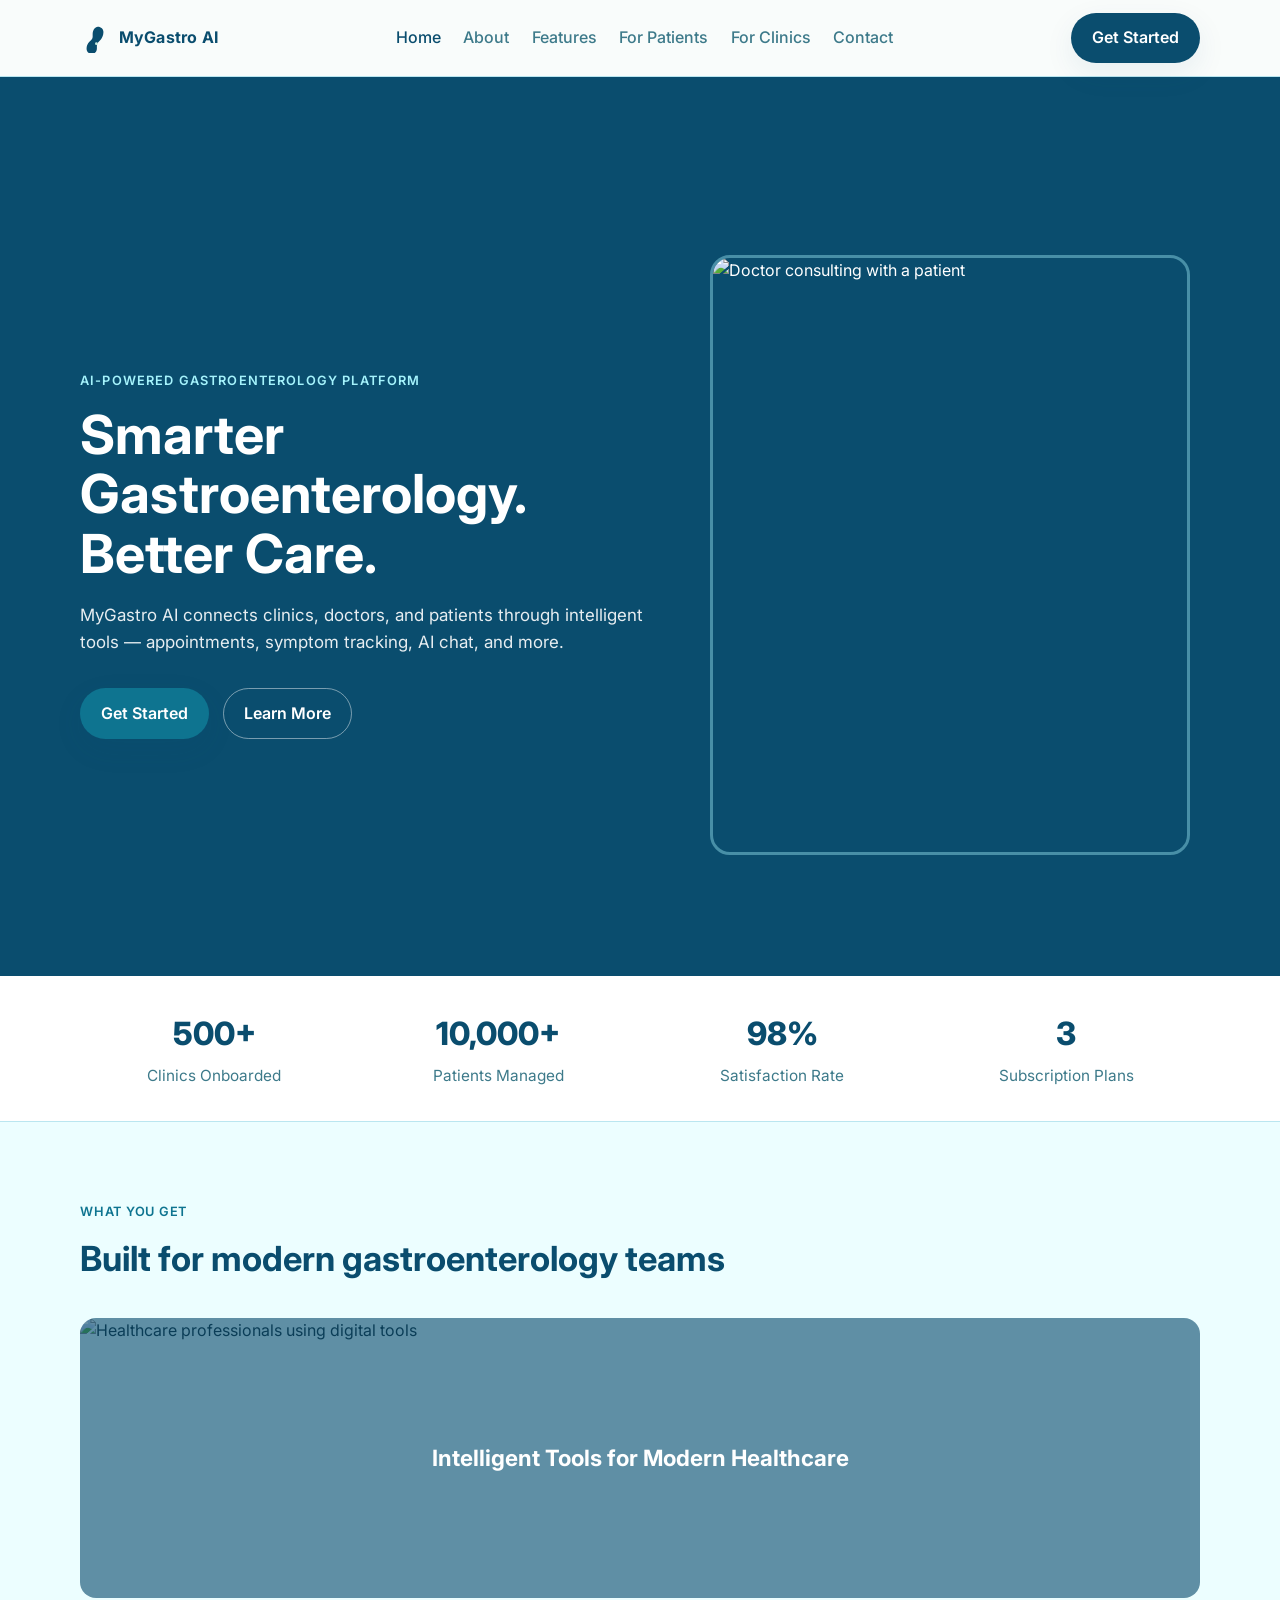
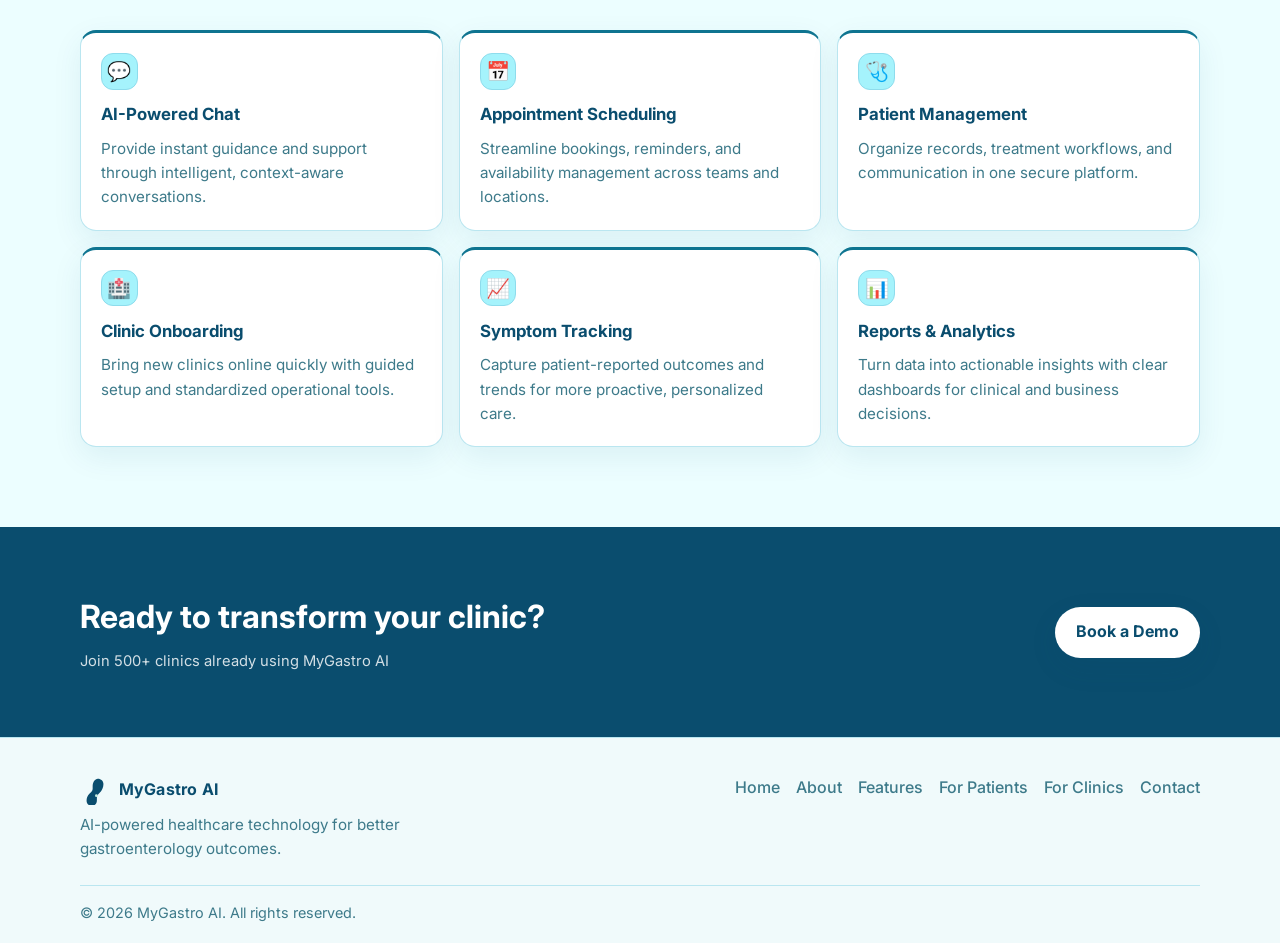
==== commit f0fb398a: "Add images and visual banners across all pages" ====
--- a/index.html
+++ b/index.html
@@ -61,17 +61,11 @@
           </div>
         </div>
 
-        <div class="hero-graphic" aria-hidden="true">
-          <div class="orb orb-1"></div>
-          <div class="orb orb-2"></div>
-          <div class="orb orb-3"></div>
-          <span class="orb-label orb-label-1">AI Chat</span>
-          <span class="orb-label orb-label-2">Appointments</span>
-          <span class="orb-label orb-label-3">Symptom Tracker</span>
-          <div class="orb-center">
-            <span>MyGastro AI</span>
-          </div>
-        </div>
+        <img
+          class="hero-image"
+          src="https://images.unsplash.com/photo-1559839734-2b71ea197ec2?w=600&q=80"
+          alt="Doctor consulting with a patient"
+        >
       </div>
     </section>
 
@@ -101,6 +95,12 @@
         <div class="section-heading">
           <p>What You Get</p>
           <h2>Built for modern gastroenterology teams</h2>
+        </div>
+        <div class="img-banner img-banner-lg">
+          <img src="https://images.unsplash.com/photo-1576091160399-112ba8d25d1d?w=1200&q=80" alt="Healthcare professionals using digital tools">
+          <div class="img-banner-overlay">
+            <p>Intelligent Tools for Modern Healthcare</p>
+          </div>
         </div>
 
         <div class="features-grid">
--- a/style.css
+++ b/style.css
@@ -531,6 +531,71 @@
   }
 }
 
+.img-banner {
+  width: 100%;
+  border-radius: 16px;
+  overflow: hidden;
+  position: relative;
+  margin: 2rem 0;
+}
+
+.img-banner img {
+  width: 100%;
+  height: 220px;
+  object-fit: cover;
+  display: block;
+}
+
+.img-banner-overlay {
+  position: absolute;
+  inset: 0;
+  background: rgba(10, 77, 110, 0.62);
+  display: flex;
+  align-items: center;
+  justify-content: center;
+}
+
+.img-banner-overlay p {
+  color: #fff;
+  font-size: 1.4rem;
+  font-weight: 700;
+  text-align: center;
+  padding: 0 2rem;
+}
+
+.hero-image {
+  width: 100%;
+  max-width: 480px;
+  border-radius: 20px;
+  object-fit: cover;
+  border: 3px solid rgba(165, 243, 252, 0.4);
+  aspect-ratio: 4 / 5;
+}
+
+.img-banner-lg img {
+  height: 280px;
+}
+
+.team-banner img,
+.contact-banner img {
+  height: 200px;
+}
+
+.page-hero-split {
+  display: grid;
+  grid-template-columns: 1.1fr 0.9fr;
+  gap: 2rem;
+  align-items: center;
+}
+
+.page-hero-split .page-hero-content {
+  text-align: left;
+}
+
+.page-hero-split .trust-badges {
+  justify-content: flex-start;
+}
+
 .page-hero {
   background: #0A4D6E;
   color: var(--white);
@@ -1254,6 +1319,11 @@
   grid-template-columns: 1.05fr 0.95fr;
   gap: 1rem;
   align-items: start;
+}
+
+.contact-banner {
+  grid-column: 1 / -1;
+  margin-top: 0;
 }
 
 .contact-intro {
@@ -1438,6 +1508,23 @@
 }
 
 @media (max-width: 980px) {
+  .page-hero-split {
+    grid-template-columns: 1fr;
+    text-align: center;
+  }
+
+  .page-hero-split .page-hero-content {
+    text-align: center;
+  }
+
+  .page-hero-split .trust-badges {
+    justify-content: center;
+  }
+
+  .page-hero-split .hero-image {
+    margin: 0 auto;
+  }
+
   .contact-grid {
     grid-template-columns: 1fr;
   }
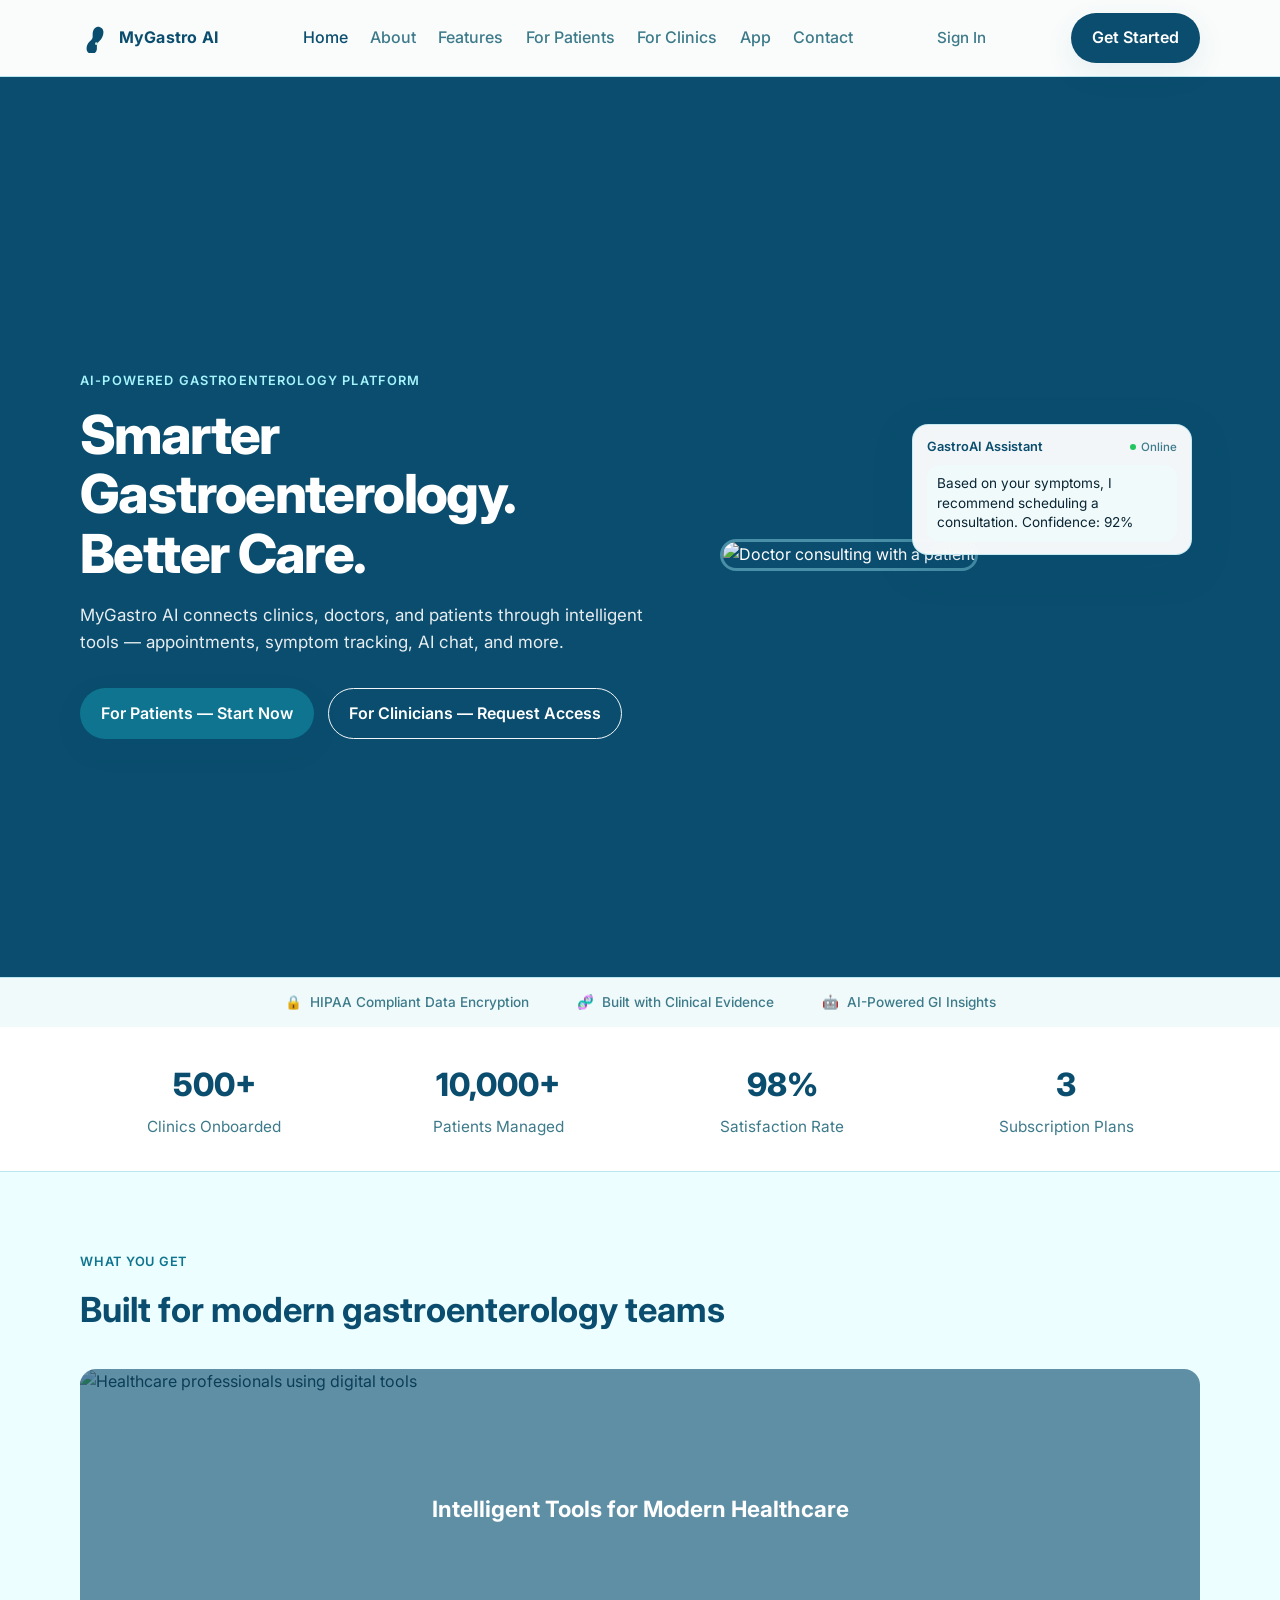
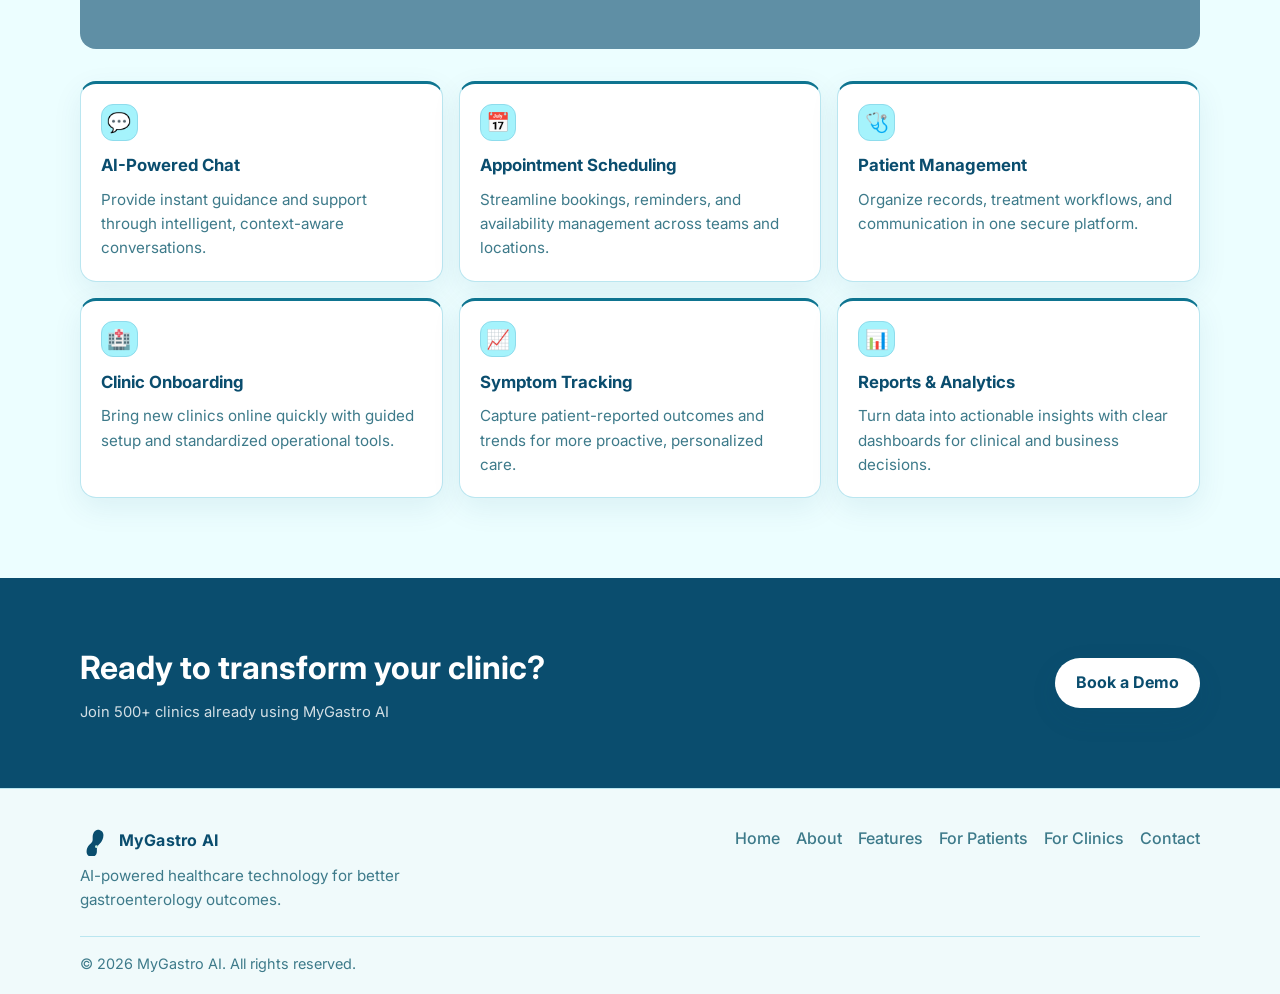
==== commit 7a493428: "Fix errors" ====
--- a/index.html
+++ b/index.html
@@ -38,10 +38,12 @@
         <li><a href="features.html">Features</a></li>
         <li><a href="for-patients.html">For Patients</a></li>
         <li><a href="for-clinics.html">For Clinics</a></li>
+        <li><a href="app.html">App</a></li>
         <li><a href="contact.html">Contact</a></li>
       </ul>
 
-      <a href="contact.html" class="btn btn-primary nav-cta">Get Started</a>
+      <a href="signin.html" class="nav-auth-link">Sign In</a>
+      <a href="signup.html" class="btn btn-primary btn-gradient nav-cta">Get Started</a>
     </nav>
   </header>
 
@@ -56,34 +58,62 @@
             — appointments, symptom tracking, AI chat, and more.
           </p>
           <div class="hero-actions">
-            <a href="contact.html" class="btn btn-accent">Get Started</a>
-            <a href="features.html" class="btn btn-ghost">Learn More</a>
+            <a href="for-patients.html" class="btn btn-hero-patient btn-gradient">For Patients — Start Now</a>
+            <a href="contact.html" class="btn btn-hero-clinician btn-gradient-ghost">For Clinicians — Request Access</a>
           </div>
         </div>
 
-        <img
-          class="hero-image"
-          src="https://images.unsplash.com/photo-1559839734-2b71ea197ec2?w=600&q=80"
-          alt="Doctor consulting with a patient"
-        >
-      </div>
-    </section>
+        <div class="hero-visual">
+          <img
+            class="hero-image"
+            src="https://images.unsplash.com/photo-1559839734-2b71ea197ec2?w=600&q=80"
+            alt="Doctor consulting with a patient"
+          >
+          <div class="hero-chat-preview" aria-hidden="true">
+            <div class="hero-chat-header">
+              <span class="hero-chat-title">GastroAI Assistant</span>
+              <span class="hero-chat-status"><span class="hero-chat-dot"></span> Online</span>
+            </div>
+            <div class="hero-chat-bubble">
+              Based on your symptoms, I recommend scheduling a consultation. Confidence: 92%
+            </div>
+          </div>
+        </div>
+      </div>
+    </section>
+
+    <div class="compliance-bar">
+      <div class="container compliance-bar-inner">
+        <div class="compliance-item">
+          <span aria-hidden="true">🔒</span>
+          <span>HIPAA Compliant Data Encryption</span>
+        </div>
+        <div class="compliance-item">
+          <span aria-hidden="true">🧬</span>
+          <span>Built with Clinical Evidence</span>
+        </div>
+        <div class="compliance-item">
+          <span aria-hidden="true">🤖</span>
+          <span>AI-Powered GI Insights</span>
+        </div>
+      </div>
+    </div>
 
     <section class="stats" aria-label="Platform impact statistics">
       <div class="container stats-grid">
-        <article class="stat-card">
+        <article class="stat-card fade-in-up">
           <h2>500+</h2>
           <p>Clinics Onboarded</p>
         </article>
-        <article class="stat-card">
+        <article class="stat-card fade-in-up">
           <h2>10,000+</h2>
           <p>Patients Managed</p>
         </article>
-        <article class="stat-card">
+        <article class="stat-card fade-in-up">
           <h2>98%</h2>
           <p>Satisfaction Rate</p>
         </article>
-        <article class="stat-card">
+        <article class="stat-card fade-in-up">
           <h2>3</h2>
           <p>Subscription Plans</p>
         </article>
@@ -104,32 +134,32 @@
         </div>
 
         <div class="features-grid">
-          <article class="feature-card">
+          <article class="feature-card fade-in-up">
             <span class="feature-icon" aria-hidden="true">💬</span>
             <h3>AI-Powered Chat</h3>
             <p>Provide instant guidance and support through intelligent, context-aware conversations.</p>
           </article>
-          <article class="feature-card">
+          <article class="feature-card fade-in-up">
             <span class="feature-icon" aria-hidden="true">📅</span>
             <h3>Appointment Scheduling</h3>
             <p>Streamline bookings, reminders, and availability management across teams and locations.</p>
           </article>
-          <article class="feature-card">
+          <article class="feature-card fade-in-up">
             <span class="feature-icon" aria-hidden="true">🩺</span>
             <h3>Patient Management</h3>
             <p>Organize records, treatment workflows, and communication in one secure platform.</p>
           </article>
-          <article class="feature-card">
+          <article class="feature-card fade-in-up">
             <span class="feature-icon" aria-hidden="true">🏥</span>
             <h3>Clinic Onboarding</h3>
             <p>Bring new clinics online quickly with guided setup and standardized operational tools.</p>
           </article>
-          <article class="feature-card">
+          <article class="feature-card fade-in-up">
             <span class="feature-icon" aria-hidden="true">📈</span>
             <h3>Symptom Tracking</h3>
             <p>Capture patient-reported outcomes and trends for more proactive, personalized care.</p>
           </article>
-          <article class="feature-card">
+          <article class="feature-card fade-in-up">
             <span class="feature-icon" aria-hidden="true">📊</span>
             <h3>Reports &amp; Analytics</h3>
             <p>Turn data into actionable insights with clear dashboards for clinical and business decisions.</p>
@@ -144,7 +174,7 @@
           <h2>Ready to transform your clinic?</h2>
           <p class="cta-sub">Join 500+ clinics already using MyGastro AI</p>
         </div>
-        <a href="contact.html" class="btn btn-accent">Book a Demo</a>
+        <a href="contact.html" class="btn btn-accent btn-gradient">Book a Demo</a>
       </div>
     </section>
   </main>
@@ -180,5 +210,25 @@
       <p>&copy; 2026 MyGastro AI. All rights reserved.</p>
     </div>
   </footer>
+
+  <script>
+    (function () {
+      const cards = document.querySelectorAll(".stats .stat-card.fade-in-up, .features .feature-card.fade-in-up");
+      const observer = new IntersectionObserver(
+        (entries) => {
+          entries.forEach((entry) => {
+            if (!entry.isIntersecting) return;
+            entry.target.classList.add("visible");
+            observer.unobserve(entry.target);
+          });
+        },
+        { threshold: 0.12, rootMargin: "0px 0px -40px 0px" }
+      );
+      cards.forEach((el, i) => {
+        el.style.transitionDelay = `${i * 0.1}s`;
+        observer.observe(el);
+      });
+    })();
+  </script>
 </body>
 </html>
--- a/style.css
+++ b/style.css
@@ -102,6 +102,17 @@
   color: var(--primary);
 }
 
+.nav-auth-link {
+  color: var(--muted);
+  font-weight: 500;
+  font-size: 0.95rem;
+  white-space: nowrap;
+}
+
+.nav-auth-link:hover {
+  color: var(--primary);
+}
+
 .btn {
   display: inline-flex;
   align-items: center;
@@ -135,6 +146,58 @@
   color: var(--white);
 }
 
+.btn-gradient:hover {
+  animation: pulse-teal 1.5s infinite;
+  transform: translateY(-2px);
+}
+
+@keyframes pulse-teal {
+  0% { box-shadow: 0 0 0 0 rgba(10, 77, 110, 0.6); }
+  70% { box-shadow: 0 0 0 12px rgba(10, 77, 110, 0); }
+  100% { box-shadow: 0 0 0 0 rgba(10, 77, 110, 0); }
+}
+
+.btn-gradient-accent:hover {
+  animation: pulse-accent 1.5s infinite;
+  transform: translateY(-2px);
+}
+
+@keyframes pulse-accent {
+  0% { box-shadow: 0 0 0 0 rgba(14, 116, 144, 0.6); }
+  70% { box-shadow: 0 0 0 12px rgba(14, 116, 144, 0); }
+  100% { box-shadow: 0 0 0 0 rgba(14, 116, 144, 0); }
+}
+
+.btn-gradient-ghost:hover {
+  animation: pulse-white 1.5s infinite;
+  transform: translateY(-2px);
+}
+
+@keyframes pulse-white {
+  0% { box-shadow: 0 0 0 0 rgba(255, 255, 255, 0.6); }
+  70% { box-shadow: 0 0 0 12px rgba(255, 255, 255, 0); }
+  100% { box-shadow: 0 0 0 0 rgba(255, 255, 255, 0); }
+}
+
+.btn-gradient-light:hover {
+  animation: pulse-light 1.5s infinite;
+  transform: translateY(-1px);
+}
+
+@keyframes pulse-light {
+  0% {
+    box-shadow: 0 0 0 0 rgba(165, 243, 252, 0.7);
+  }
+
+  70% {
+    box-shadow: 0 0 0 12px rgba(165, 243, 252, 0);
+  }
+
+  100% {
+    box-shadow: 0 0 0 0 rgba(165, 243, 252, 0);
+  }
+}
+
 .hero {
   background: var(--primary);
   color: var(--white);
@@ -165,6 +228,8 @@
   font-size: clamp(2rem, 4.2vw, 3.5rem);
   line-height: 1.1;
   max-width: 13ch;
+  letter-spacing: -0.03em;
+  font-weight: 800;
 }
 
 .hero-subtext {
@@ -178,6 +243,124 @@
   display: flex;
   gap: 0.85rem;
   flex-wrap: wrap;
+}
+
+.btn-hero-patient {
+  background: #0e7490;
+  color: var(--white);
+  border-color: transparent;
+  box-shadow: var(--shadow);
+}
+
+.btn-hero-clinician {
+  background: transparent;
+  color: var(--white);
+  border: 1px solid rgba(255, 255, 255, 0.95);
+}
+
+.btn-hero-clinician:hover {
+  background: rgba(255, 255, 255, 0.08);
+}
+
+.hero-visual {
+  position: relative;
+  margin-left: auto;
+  max-width: 480px;
+  width: 100%;
+}
+
+.hero-visual .hero-image {
+  margin-left: 0;
+}
+
+.hero-chat-preview {
+  position: absolute;
+  right: 0.5rem;
+  bottom: 1rem;
+  left: auto;
+  max-width: min(280px, 92%);
+  padding: 0.75rem 0.85rem;
+  background: rgba(255, 255, 255, 0.95);
+  backdrop-filter: blur(10px);
+  -webkit-backdrop-filter: blur(10px);
+  border-radius: 16px;
+  box-shadow: 0 12px 40px rgba(10, 77, 110, 0.18);
+  font-size: 0.85rem;
+  color: var(--text);
+  border: 1px solid rgba(186, 230, 240, 0.8);
+}
+
+.hero-chat-header {
+  display: flex;
+  align-items: center;
+  justify-content: space-between;
+  gap: 0.5rem;
+  margin-bottom: 0.5rem;
+  font-weight: 600;
+  font-size: 0.8rem;
+}
+
+.hero-chat-title {
+  color: var(--primary);
+}
+
+.hero-chat-status {
+  display: inline-flex;
+  align-items: center;
+  gap: 0.35rem;
+  font-size: 0.72rem;
+  color: var(--muted);
+  font-weight: 500;
+}
+
+.hero-chat-dot {
+  width: 6px;
+  height: 6px;
+  border-radius: 50%;
+  background: #22c55e;
+  display: inline-block;
+}
+
+.hero-chat-bubble {
+  background: #f0fafb;
+  border-radius: 12px;
+  padding: 0.55rem 0.65rem;
+  line-height: 1.45;
+  color: var(--text);
+}
+
+.compliance-bar {
+  background: #f0fafb;
+  border-top: 1px solid var(--border);
+  border-bottom: 1px solid var(--border);
+  padding: 0.85rem 0;
+}
+
+.compliance-bar-inner {
+  display: flex;
+  justify-content: center;
+  gap: 3rem;
+  flex-wrap: wrap;
+}
+
+.compliance-item {
+  display: flex;
+  align-items: center;
+  gap: 8px;
+  font-size: 0.85rem;
+  font-weight: 500;
+  color: var(--muted);
+}
+
+.fade-in-up {
+  opacity: 0;
+  transform: translateY(30px);
+  transition: opacity 0.6s ease, transform 0.6s ease;
+}
+
+.fade-in-up.visible {
+  opacity: 1;
+  transform: translateY(0);
 }
 
 .hero-graphic {
@@ -347,6 +530,18 @@
   transition: all 0.3s ease;
 }
 
+.feature-card.fade-in-up {
+  transition: opacity 0.6s ease, transform 0.6s ease, border-color 0.3s ease, box-shadow 0.3s ease;
+}
+
+.feature-card.fade-in-up.visible:hover {
+  transform: translateY(-4px);
+}
+
+.stat-card.fade-in-up {
+  transition: opacity 0.6s ease, transform 0.6s ease;
+}
+
 .feature-icon {
   width: 2.3rem;
   height: 2.3rem;
@@ -470,6 +665,10 @@
     padding: 0.7rem 0;
   }
 
+  .nav-auth-link {
+    order: 2;
+  }
+
   .nav-cta {
     order: 3;
   }
@@ -492,6 +691,16 @@
 
   .hero-actions {
     justify-content: center;
+  }
+
+  .hero-visual {
+    margin: 1.25rem auto 0;
+  }
+
+  .hero-chat-preview {
+    right: 50%;
+    transform: translateX(50%);
+    bottom: 0.75rem;
   }
 
   .hero-graphic {
@@ -1535,3 +1744,668 @@
     grid-template-columns: 1fr;
   }
 }
+
+.auth-page {
+  min-height: 100vh;
+  background: var(--bg);
+  display: flex;
+  flex-direction: column;
+}
+
+.auth-container {
+  flex: 1;
+  display: flex;
+  align-items: center;
+  justify-content: center;
+  padding: 2rem;
+}
+
+.auth-card {
+  background: #fff;
+  border: 1px solid var(--border);
+  border-radius: 20px;
+  padding: 2.5rem;
+  width: 100%;
+  max-width: 460px;
+  box-shadow: 0 20px 60px rgba(10, 77, 110, 0.1);
+}
+
+.auth-logo {
+  display: flex;
+  align-items: center;
+  justify-content: center;
+  gap: 8px;
+  margin-bottom: 1.5rem;
+  color: var(--primary);
+}
+
+.auth-heading {
+  text-align: center;
+  font-size: 1.6rem;
+  font-weight: 800;
+  color: var(--primary);
+  margin-bottom: 0.4rem;
+}
+
+.auth-sub {
+  text-align: center;
+  color: var(--muted);
+  font-size: 0.9rem;
+  margin-bottom: 1.5rem;
+}
+
+.auth-role-hint {
+  font-size: 0.85rem;
+  color: var(--muted);
+  text-align: center;
+  margin: 0 0 1rem;
+  line-height: 1.45;
+}
+
+.role-tabs {
+  display: flex;
+  border: 1px solid var(--border);
+  border-radius: 10px;
+  overflow: hidden;
+  margin-bottom: 1.5rem;
+}
+
+.role-tab {
+  flex: 1;
+  padding: 0.6rem;
+  text-align: center;
+  font-size: 0.85rem;
+  font-weight: 500;
+  cursor: pointer;
+  border: none;
+  background: white;
+  color: var(--muted);
+  transition: all 0.2s;
+}
+
+.role-tab.active {
+  background: #0a4d6e;
+  color: white;
+}
+
+.otp-inputs {
+  display: flex;
+  gap: 10px;
+  justify-content: center;
+  margin-bottom: 1rem;
+}
+
+.otp-input {
+  width: 48px;
+  height: 48px;
+  text-align: center;
+  font-size: 1.2rem;
+  font-weight: 700;
+  border: 1px solid var(--border);
+  border-radius: 8px;
+  outline: none;
+  color: var(--primary);
+}
+
+.otp-input:focus {
+  border-color: #0a4d6e;
+}
+
+.auth-btn {
+  width: 100%;
+  padding: 0.85rem;
+  border-radius: 12px;
+  border: none;
+  font-size: 1rem;
+  font-weight: 600;
+  cursor: pointer;
+  transition: all 0.2s;
+  margin-top: 0.5rem;
+}
+
+.auth-btn-primary {
+  background: #0a4d6e;
+  color: white;
+}
+
+.auth-btn-primary:hover {
+  background: #0e7490;
+}
+
+.auth-btn-verify {
+  background: #0e7490;
+  color: white;
+  margin-top: 0.75rem;
+}
+
+.auth-btn-verify:hover {
+  filter: brightness(1.05);
+}
+
+.auth-link {
+  text-align: center;
+  margin-top: 1.25rem;
+  font-size: 0.88rem;
+  color: var(--muted);
+}
+
+.auth-link a {
+  color: #0e7490;
+  font-weight: 600;
+}
+
+.field-error {
+  color: #dc2626;
+  font-size: 0.8rem;
+  margin-top: 4px;
+  display: block;
+}
+
+.success-msg {
+  background: #f0fdf4;
+  color: #166534;
+  border: 1px solid #bbf7d0;
+  border-radius: 8px;
+  padding: 0.75rem;
+  font-size: 0.88rem;
+  text-align: center;
+  margin-bottom: 1rem;
+}
+
+.auth-field {
+  margin-bottom: 1rem;
+}
+
+.auth-field label {
+  display: block;
+  font-size: 0.85rem;
+  font-weight: 600;
+  color: var(--primary);
+  margin-bottom: 0.35rem;
+}
+
+.auth-field input,
+.auth-field select {
+  width: 100%;
+  padding: 0.65rem 0.75rem;
+  border: 1px solid var(--border);
+  border-radius: 8px;
+  font: inherit;
+  color: var(--text);
+  background: #fff;
+}
+
+.auth-field input:focus,
+.auth-field select:focus {
+  outline: none;
+  border-color: var(--accent);
+  box-shadow: 0 0 0 3px rgba(14, 116, 144, 0.12);
+}
+
+.input-error {
+  border-color: #dc2626 !important;
+}
+
+.auth-otp-label {
+  display: block;
+  text-align: center;
+  font-size: 0.85rem;
+  font-weight: 600;
+  color: var(--primary);
+  margin-bottom: 0.5rem;
+}
+
+.otp-success-line {
+  font-size: 0.8rem;
+  color: #166534;
+  text-align: center;
+  margin-bottom: 0.75rem;
+}
+
+.auth-divider {
+  display: flex;
+  align-items: center;
+  gap: 1rem;
+  margin: 1.25rem 0;
+  color: var(--muted);
+  font-size: 0.85rem;
+}
+
+.auth-divider::before,
+.auth-divider::after {
+  content: "";
+  flex: 1;
+  height: 1px;
+  background: var(--border);
+}
+
+.auth-divider span {
+  flex-shrink: 0;
+}
+
+.phone-mockup {
+  width: 220px;
+  height: 420px;
+  background: #1a1a2e;
+  border-radius: 36px;
+  border: 8px solid #2d2d4e;
+  padding: 8px;
+  position: relative;
+  animation: phoneFloat 3s ease-in-out infinite;
+  box-sizing: border-box;
+}
+
+.phone-screen {
+  width: 100%;
+  height: 100%;
+  background: white;
+  border-radius: 28px;
+  overflow: hidden;
+  display: flex;
+  flex-direction: column;
+}
+
+.phone-header {
+  background: #0a4d6e;
+  color: white;
+  padding: 10px 14px;
+  font-size: 11px;
+  font-weight: 700;
+  display: flex;
+  justify-content: space-between;
+  align-items: center;
+}
+
+.phone-body {
+  flex: 1;
+  padding: 10px;
+  background: #ecfeff;
+  overflow: hidden;
+}
+
+.phone-card {
+  background: white;
+  border-radius: 10px;
+  padding: 8px 10px;
+  margin-bottom: 8px;
+  font-size: 10px;
+  border: 1px solid #bae6f0;
+}
+
+.phone-card--teal {
+  background: linear-gradient(135deg, rgba(10, 77, 110, 0.08), rgba(14, 116, 144, 0.12));
+  border-color: #bae6f0;
+}
+
+.phone-card-title {
+  color: #0a4d6e;
+  font-weight: 700;
+  font-size: 10px;
+}
+
+.phone-card-sub {
+  color: #3d7a8a;
+  font-size: 9px;
+  margin-top: 2px;
+}
+
+.phone-grid {
+  display: grid;
+  grid-template-columns: repeat(4, 1fr);
+  gap: 4px;
+  margin-bottom: 8px;
+}
+
+.phone-grid-item {
+  background: white;
+  border-radius: 8px;
+  padding: 6px 4px;
+  text-align: center;
+  font-size: 8px;
+  color: #0a4d6e;
+  border: 1px solid #bae6f0;
+  line-height: 1.2;
+}
+
+.phone-chat-bubble {
+  background: #0a4d6e;
+  color: white;
+  border-radius: 10px 10px 10px 0;
+  padding: 6px 10px;
+  font-size: 9px;
+  max-width: 85%;
+}
+
+.phone-welcome {
+  font-size: 11px;
+  font-weight: 600;
+  color: #0a4d6e;
+  margin: 0 0 8px;
+}
+
+@keyframes phoneFloat {
+  0%,
+  100% {
+    transform: translateY(0);
+  }
+
+  50% {
+    transform: translateY(-12px);
+  }
+}
+
+.gplay-btn {
+  display: inline-flex;
+  align-items: center;
+  gap: 10px;
+  background: #000;
+  color: #fff;
+  padding: 12px 24px;
+  border-radius: 12px;
+  font-size: 0.9rem;
+  font-weight: 600;
+  text-decoration: none;
+  transition: background 0.2s;
+  margin-top: 0.5rem;
+}
+
+.gplay-btn:hover {
+  background: #1a1a1a;
+  color: #fff;
+}
+
+.gplay-btn-text {
+  display: flex;
+  flex-direction: column;
+  align-items: flex-start;
+  line-height: 1.15;
+}
+
+.gplay-btn-small {
+  font-size: 0.65rem;
+  font-weight: 500;
+  text-transform: uppercase;
+  letter-spacing: 0.02em;
+  opacity: 0.95;
+}
+
+.gplay-btn-large {
+  font-size: 1.05rem;
+  font-weight: 600;
+}
+
+.gplay-icon {
+  flex-shrink: 0;
+}
+
+.app-hero {
+  padding-bottom: 4rem;
+}
+
+.app-hero-grid {
+  display: grid;
+  grid-template-columns: 1.1fr 0.9fr;
+  gap: 2rem;
+  align-items: center;
+}
+
+.app-hero-content {
+  text-align: left;
+}
+
+.app-hero-title {
+  margin: 0;
+  font-size: clamp(1.85rem, 4vw, 2.75rem);
+  line-height: 1.15;
+  color: #fff;
+  font-weight: 800;
+}
+
+.app-hero-sub {
+  margin: 1rem 0 0;
+  max-width: 48ch;
+  color: rgba(255, 255, 255, 0.92);
+  font-size: 1.02rem;
+}
+
+.app-hero-note {
+  margin: 0.85rem 0 0;
+  font-size: 0.82rem;
+  color: rgba(255, 255, 255, 0.65);
+}
+
+.app-hero-phone-wrap {
+  display: flex;
+  justify-content: center;
+  align-items: center;
+}
+
+.app-features-section {
+  padding: 4.5rem 0;
+  background: #ecfeff;
+}
+
+.app-features-grid {
+  margin-top: 0;
+}
+
+.app-how-section {
+  padding: 4.5rem 0;
+}
+
+.app-steps-row {
+  display: grid;
+  grid-template-columns: repeat(3, minmax(0, 1fr));
+  gap: 1rem;
+}
+
+.app-step-card {
+  background: #fff;
+  border: 1px solid var(--border);
+  border-top: 3px solid var(--accent);
+  border-radius: 16px;
+  padding: 1.25rem;
+  box-shadow: var(--shadow);
+}
+
+.app-step-num {
+  margin: 0 0 0.5rem;
+  font-size: 0.8rem;
+  font-weight: 700;
+  color: var(--accent);
+  text-transform: uppercase;
+  letter-spacing: 0.04em;
+}
+
+.app-step-card h3 {
+  margin: 0 0 0.5rem;
+  font-size: 1.05rem;
+  color: var(--primary);
+}
+
+.app-step-card p {
+  margin: 0;
+  font-size: 0.92rem;
+  color: var(--muted);
+  line-height: 1.55;
+}
+
+.app-screens-section {
+  padding: 0 0 4.5rem;
+}
+
+.app-screenshots-row {
+  display: flex;
+  justify-content: center;
+  gap: 1.5rem;
+  flex-wrap: wrap;
+  align-items: flex-start;
+}
+
+.phone-mockup--sm {
+  width: 160px;
+  height: 308px;
+  border-radius: 28px;
+  border-width: 6px;
+  padding: 6px;
+  animation: none;
+}
+
+.phone-mockup--sm .phone-header {
+  padding: 8px 10px;
+  font-size: 9px;
+}
+
+.phone-mockup--sm .phone-body {
+  padding: 8px;
+}
+
+.phone-mockup--sm .phone-welcome--sm {
+  font-size: 9px;
+}
+
+.phone-mockup--sm .phone-card {
+  padding: 6px 8px;
+  font-size: 8px;
+}
+
+.phone-mockup--sm .phone-card-title {
+  font-size: 8px;
+}
+
+.phone-mockup--sm .phone-card-sub {
+  font-size: 7px;
+}
+
+.phone-body--chat {
+  display: flex;
+  flex-direction: column;
+  gap: 6px;
+}
+
+.phone-msg {
+  font-size: 8px;
+  line-height: 1.35;
+  padding: 6px 8px;
+  border-radius: 8px;
+  max-width: 95%;
+}
+
+.phone-msg--user {
+  background: #e0f2fe;
+  color: #0a2533;
+  align-self: flex-end;
+  border-radius: 8px 8px 0 8px;
+}
+
+.phone-msg--ai {
+  background: #fff;
+  border: 1px solid #bae6f0;
+  color: #3d7a8a;
+  align-self: flex-start;
+}
+
+.phone-screen-title {
+  font-size: 9px;
+  font-weight: 700;
+  color: #0a4d6e;
+  margin: 0 0 6px;
+}
+
+.phone-chips {
+  display: flex;
+  flex-wrap: wrap;
+  gap: 4px;
+  margin-bottom: 8px;
+}
+
+.phone-chip {
+  font-size: 7px;
+  padding: 3px 6px;
+  background: #fff;
+  border: 1px solid #bae6f0;
+  border-radius: 999px;
+  color: #0a4d6e;
+}
+
+.phone-slider-label {
+  font-size: 8px;
+  color: #3d7a8a;
+  margin: 0 0 4px;
+}
+
+.phone-slider-bar {
+  height: 4px;
+  border-radius: 4px;
+  background: linear-gradient(90deg, #bae6f0 40%, #0e7490 40%);
+  margin-bottom: 8px;
+}
+
+.phone-save-btn {
+  width: 100%;
+  border: none;
+  background: #0a4d6e;
+  color: #fff;
+  font-size: 8px;
+  font-weight: 600;
+  padding: 6px;
+  border-radius: 8px;
+  cursor: default;
+}
+
+.app-gplay-cta {
+  background: #0a4d6e;
+  color: #fff;
+  padding: 3rem 0;
+}
+
+.app-gplay-cta-inner {
+  display: flex;
+  flex-direction: column;
+  align-items: center;
+  text-align: center;
+  gap: 1.25rem;
+}
+
+.app-gplay-cta-text h2 {
+  margin: 0;
+  font-size: clamp(1.35rem, 2.5vw, 1.85rem);
+  font-weight: 800;
+}
+
+.app-gplay-cta-text p {
+  margin: 0.5rem 0 0;
+  color: rgba(255, 255, 255, 0.9);
+  font-size: 0.95rem;
+}
+
+.app-gplay-rating {
+  margin: 0.75rem 0 0 !important;
+  font-size: 0.9rem;
+  color: rgba(255, 255, 255, 0.95);
+}
+
+.app-gplay-rating span {
+  margin-left: 0.35rem;
+}
+
+@media (max-width: 900px) {
+  .app-hero-grid {
+    grid-template-columns: 1fr;
+    text-align: center;
+  }
+
+  .app-hero-content {
+    text-align: center;
+  }
+
+  .app-hero-sub {
+    margin-left: auto;
+    margin-right: auto;
+  }
+
+  .app-steps-row {
+    grid-template-columns: 1fr;
+  }
+}
+
